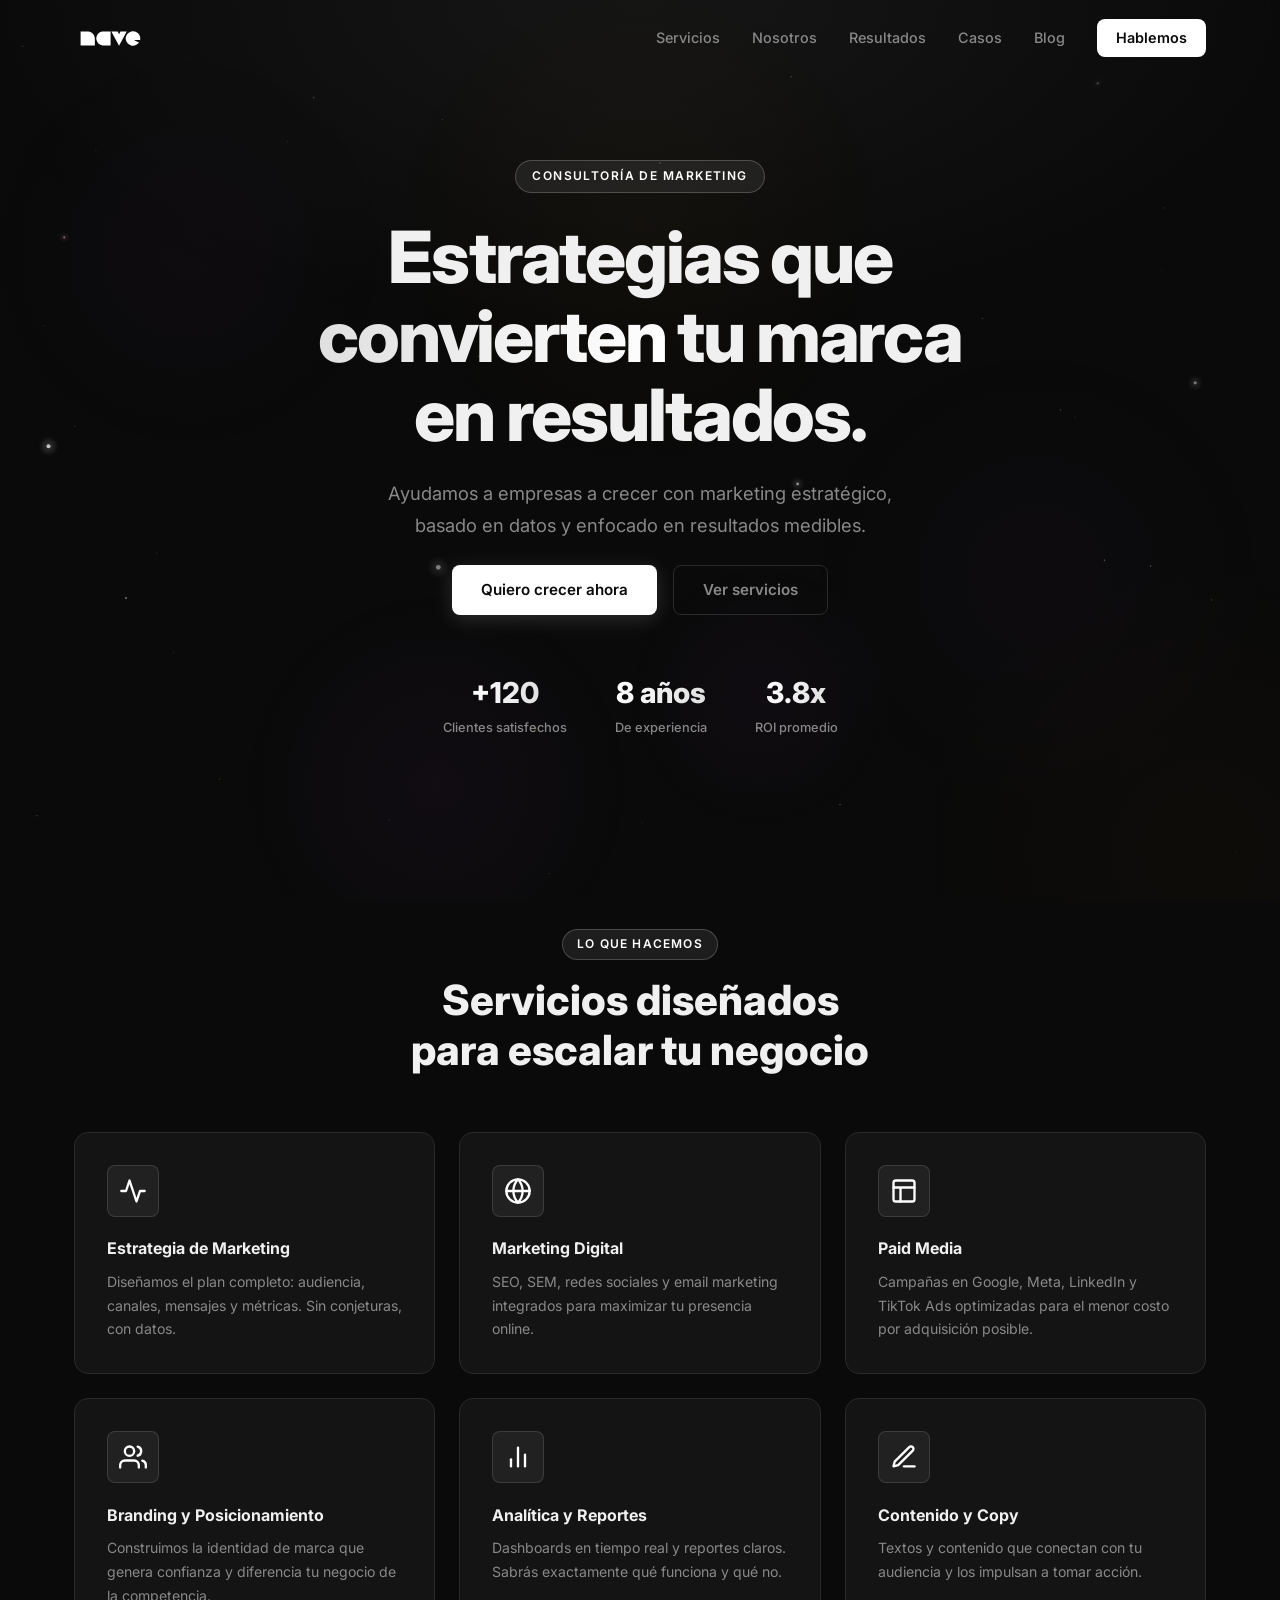
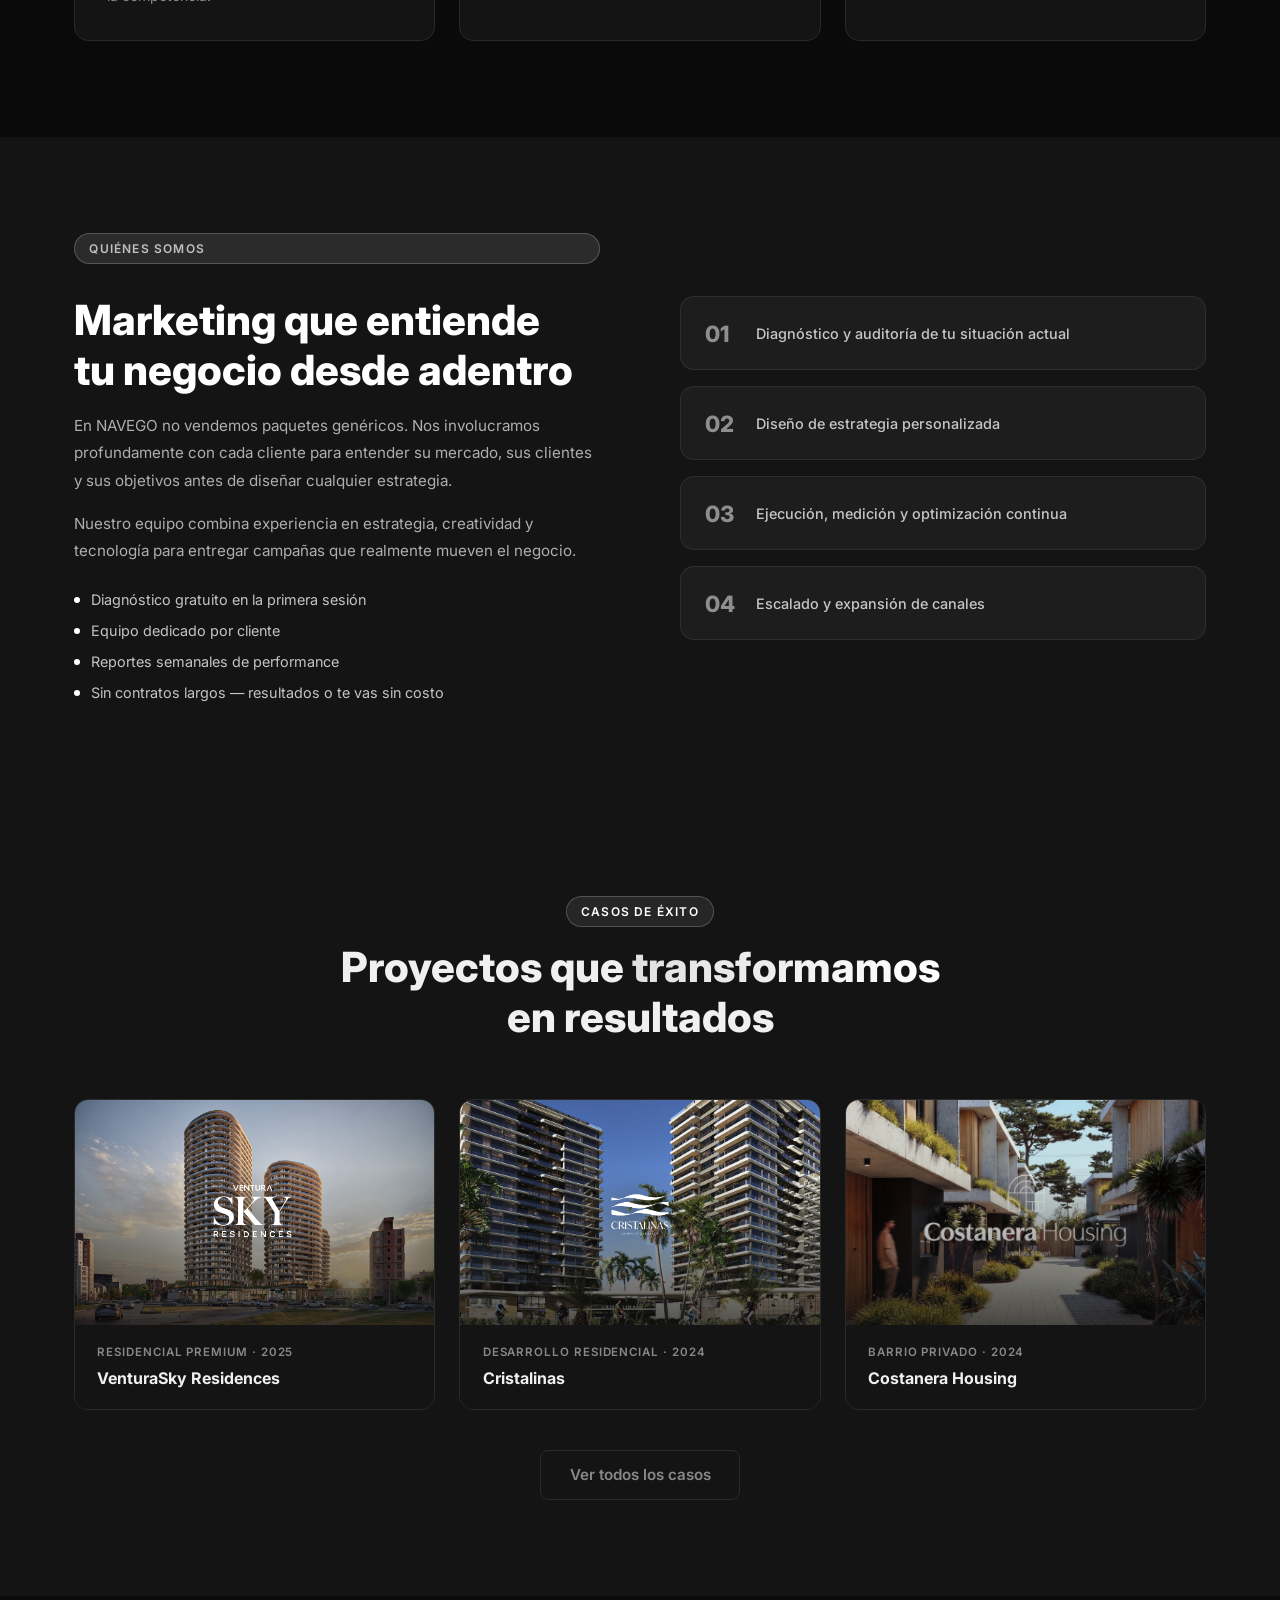
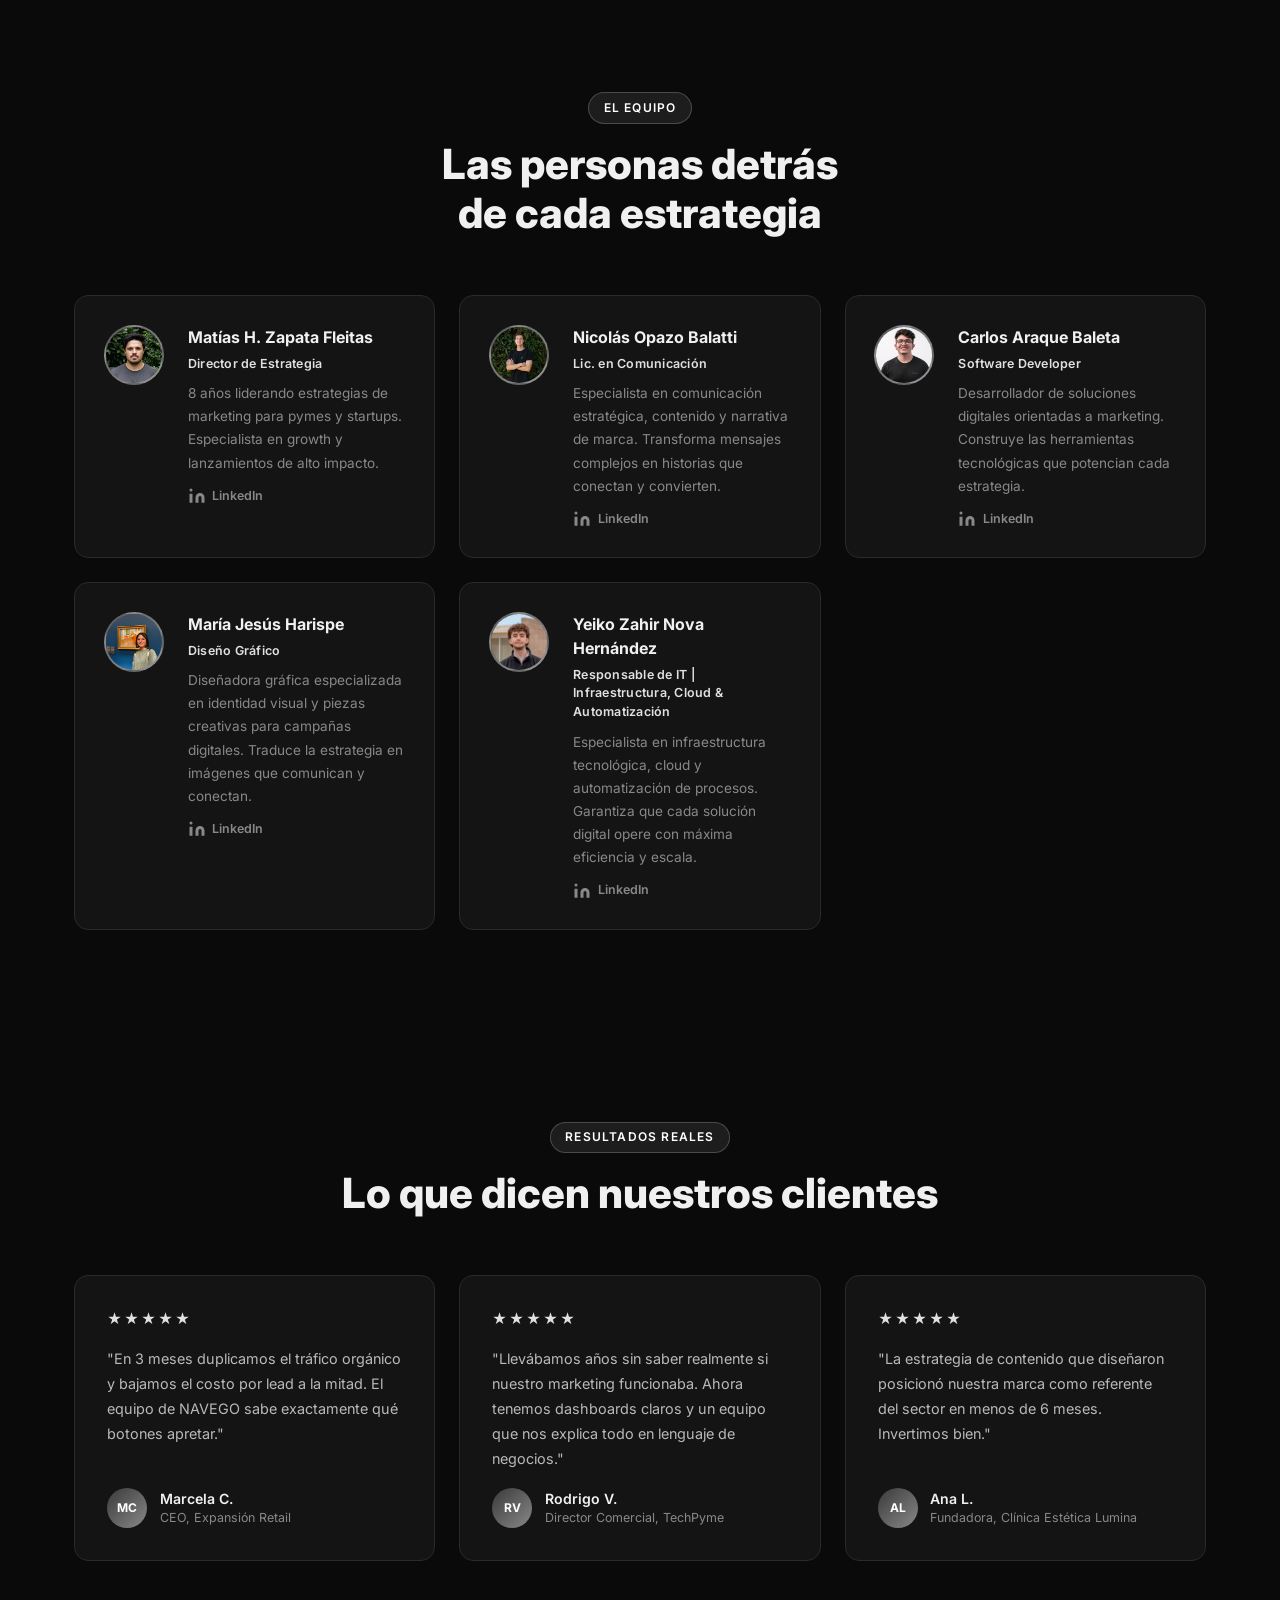
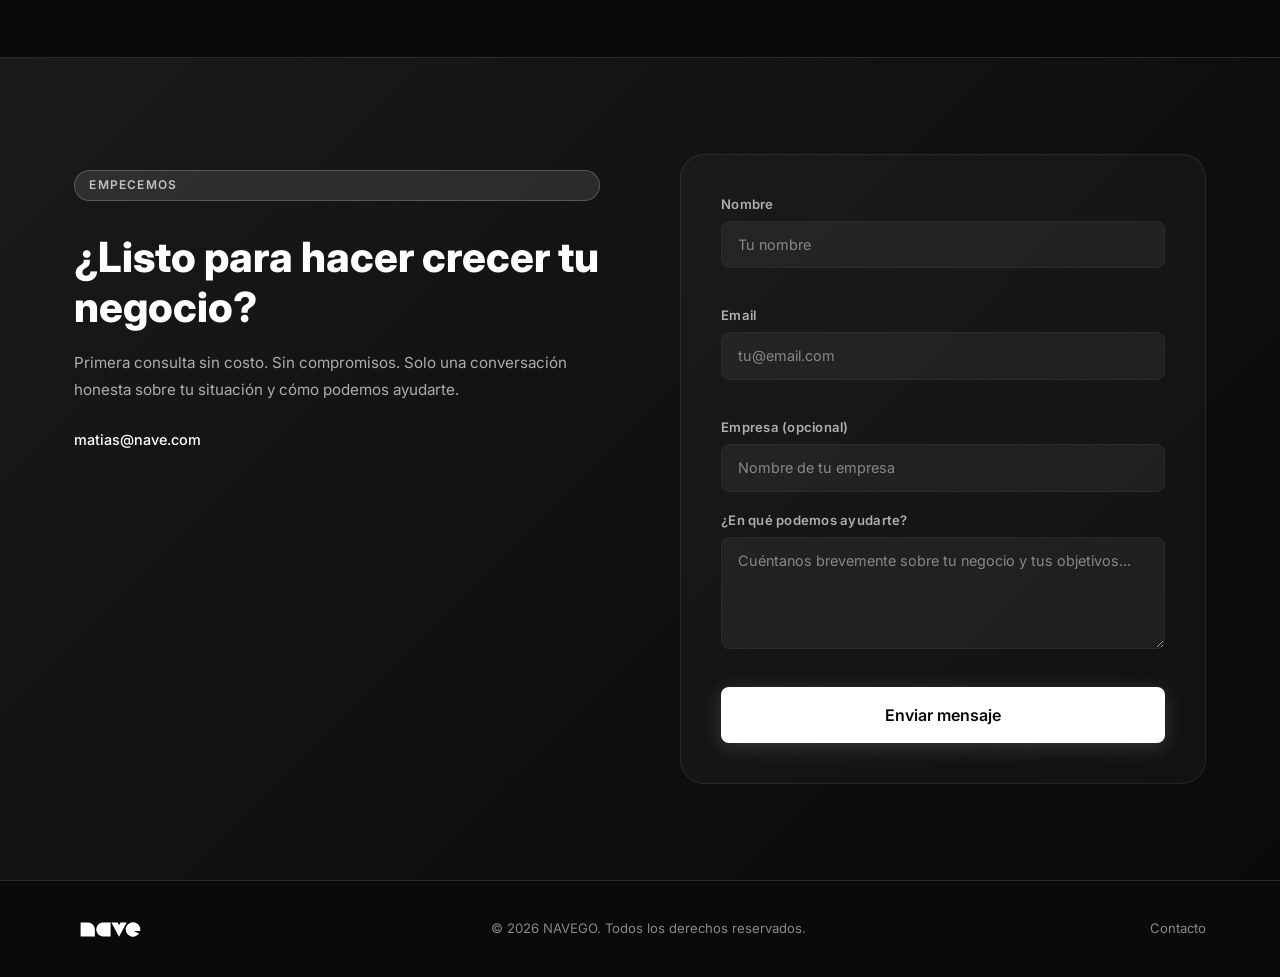
==== index.html @ 53c1b124 "Primer commit — sitio web NAVEGO" ====
<!DOCTYPE html>
<html lang="es">
<head>
  <meta charset="UTF-8" />
  <meta name="viewport" content="width=device-width, initial-scale=1.0" />
  <meta name="description" content="NAVEGO - Consultoría de Marketing. Estrategias que generan resultados reales para tu negocio." />
  <title>NAVEGO | Consultoría de Marketing</title>
  <link rel="preconnect" href="https://fonts.googleapis.com" />
  <link rel="preconnect" href="https://fonts.gstatic.com" crossorigin />
  <link href="https://fonts.googleapis.com/css2?family=Inter:wght@400;500;600;700;800&display=swap" rel="stylesheet" />
  <link rel="stylesheet" href="css/reset.css" />
  <link rel="stylesheet" href="css/styles.css" />
</head>
<body>

  <canvas id="circuitCanvas" aria-hidden="true"></canvas>

  <!-- HEADER -->
  <header class="header" id="header">
    <div class="container header__inner">
      <a href="#" class="logo"><img src="assets/images/nave.svg" alt="NAVEGO" /></a>
      <nav class="nav" id="nav">
        <a href="#servicios" class="nav__link">Servicios</a>
        <a href="#nosotros" class="nav__link">Nosotros</a>
        <a href="#resultados" class="nav__link">Resultados</a>
        <a href="casos.html" class="nav__link">Casos</a>
        <a href="blog.html" class="nav__link">Blog</a>
        <a href="#contacto" class="nav__link nav__link--cta">Hablemos</a>
      </nav>
      <button class="burger" id="burger" aria-label="Abrir menú">
        <span></span><span></span><span></span>
      </button>
    </div>
  </header>

  <main>

    <!-- HERO -->
    <section class="hero">
      <div class="container hero__inner">
        <div class="hero__badge">Consultoría de Marketing</div>
        <h1 class="hero__title">
          Estrategias que<br />
          <span class="highlight">convierten</span> tu marca<br />
          en resultados.
        </h1>
        <p class="hero__sub">
          Ayudamos a empresas a crecer con marketing estratégico, basado en datos y enfocado en resultados medibles.
        </p>
        <div class="hero__actions">
          <a href="#contacto" class="btn btn--primary">Quiero crecer ahora</a>
          <a href="#servicios" class="btn btn--ghost">Ver servicios</a>
        </div>
        <div class="hero__stats">
          <div class="stat">
            <span class="stat__num">+120</span>
            <span class="stat__label">Clientes satisfechos</span>
          </div>
          <div class="stat">
            <span class="stat__num">8 años</span>
            <span class="stat__label">De experiencia</span>
          </div>
          <div class="stat">
            <span class="stat__num">3.8x</span>
            <span class="stat__label">ROI promedio</span>
          </div>
        </div>
      </div>
      <div class="hero__gradient"></div>
    </section>

    <!-- SERVICIOS -->
    <section class="section" id="servicios">
      <div class="container">
        <div class="section__header">
          <span class="section__tag">Lo que hacemos</span>
          <h2 class="section__title">Servicios diseñados<br />para escalar tu negocio</h2>
        </div>
        <div class="services__grid">
          <div class="service-card">
            <div class="service-card__icon">
              <svg xmlns="http://www.w3.org/2000/svg" width="28" height="28" viewBox="0 0 24 24" fill="none" stroke="currentColor" stroke-width="2" stroke-linecap="round" stroke-linejoin="round"><polyline points="22 12 18 12 15 21 9 3 6 12 2 12"/></svg>
            </div>
            <h3 class="service-card__title">Estrategia de Marketing</h3>
            <p class="service-card__desc">Diseñamos el plan completo: audiencia, canales, mensajes y métricas. Sin conjeturas, con datos.</p>
          </div>
          <div class="service-card">
            <div class="service-card__icon">
              <svg xmlns="http://www.w3.org/2000/svg" width="28" height="28" viewBox="0 0 24 24" fill="none" stroke="currentColor" stroke-width="2" stroke-linecap="round" stroke-linejoin="round"><circle cx="12" cy="12" r="10"/><path d="M2 12h20M12 2a15.3 15.3 0 0 1 4 10 15.3 15.3 0 0 1-4 10 15.3 15.3 0 0 1-4-10 15.3 15.3 0 0 1 4-10z"/></svg>
            </div>
            <h3 class="service-card__title">Marketing Digital</h3>
            <p class="service-card__desc">SEO, SEM, redes sociales y email marketing integrados para maximizar tu presencia online.</p>
          </div>
          <div class="service-card">
            <div class="service-card__icon">
              <svg xmlns="http://www.w3.org/2000/svg" width="28" height="28" viewBox="0 0 24 24" fill="none" stroke="currentColor" stroke-width="2" stroke-linecap="round" stroke-linejoin="round"><rect x="3" y="3" width="18" height="18" rx="2"/><path d="M3 9h18M9 21V9"/></svg>
            </div>
            <h3 class="service-card__title">Paid Media</h3>
            <p class="service-card__desc">Campañas en Google, Meta, LinkedIn y TikTok Ads optimizadas para el menor costo por adquisición posible.</p>
          </div>
          <div class="service-card">
            <div class="service-card__icon">
              <svg xmlns="http://www.w3.org/2000/svg" width="28" height="28" viewBox="0 0 24 24" fill="none" stroke="currentColor" stroke-width="2" stroke-linecap="round" stroke-linejoin="round"><path d="M17 21v-2a4 4 0 0 0-4-4H5a4 4 0 0 0-4 4v2"/><circle cx="9" cy="7" r="4"/><path d="M23 21v-2a4 4 0 0 0-3-3.87"/><path d="M16 3.13a4 4 0 0 1 0 7.75"/></svg>
            </div>
            <h3 class="service-card__title">Branding y Posicionamiento</h3>
            <p class="service-card__desc">Construimos la identidad de marca que genera confianza y diferencia tu negocio de la competencia.</p>
          </div>
          <div class="service-card">
            <div class="service-card__icon">
              <svg xmlns="http://www.w3.org/2000/svg" width="28" height="28" viewBox="0 0 24 24" fill="none" stroke="currentColor" stroke-width="2" stroke-linecap="round" stroke-linejoin="round"><line x1="18" y1="20" x2="18" y2="10"/><line x1="12" y1="20" x2="12" y2="4"/><line x1="6" y1="20" x2="6" y2="14"/></svg>
            </div>
            <h3 class="service-card__title">Analítica y Reportes</h3>
            <p class="service-card__desc">Dashboards en tiempo real y reportes claros. Sabrás exactamente qué funciona y qué no.</p>
          </div>
          <div class="service-card">
            <div class="service-card__icon">
              <svg xmlns="http://www.w3.org/2000/svg" width="28" height="28" viewBox="0 0 24 24" fill="none" stroke="currentColor" stroke-width="2" stroke-linecap="round" stroke-linejoin="round"><path d="M12 20h9"/><path d="M16.5 3.5a2.121 2.121 0 0 1 3 3L7 19l-4 1 1-4L16.5 3.5z"/></svg>
            </div>
            <h3 class="service-card__title">Contenido y Copy</h3>
            <p class="service-card__desc">Textos y contenido que conectan con tu audiencia y los impulsan a tomar acción.</p>
          </div>
        </div>
      </div>
    </section>

    <!-- NOSOTROS -->
    <section class="section section--dark" id="nosotros">
      <div class="container about__inner">
        <div class="about__content">
          <span class="section__tag section__tag--light">Quiénes somos</span>
          <h2 class="section__title section__title--light">Marketing que entiende<br />tu negocio desde adentro</h2>
          <p class="about__text">
            En NAVEGO no vendemos paquetes genéricos. Nos involucramos profundamente con cada cliente para entender su mercado, sus clientes y sus objetivos antes de diseñar cualquier estrategia.
          </p>
          <p class="about__text">
            Nuestro equipo combina experiencia en estrategia, creatividad y tecnología para entregar campañas que realmente mueven el negocio.
          </p>
          <ul class="about__list">
            <li>Diagnóstico gratuito en la primera sesión</li>
            <li>Equipo dedicado por cliente</li>
            <li>Reportes semanales de performance</li>
            <li>Sin contratos largos — resultados o te vas sin costo</li>
          </ul>
        </div>
        <div class="about__visual">
          <div class="about__card">
            <div class="about__card-num">01</div>
            <div class="about__card-text">Diagnóstico y auditoría de tu situación actual</div>
          </div>
          <div class="about__card">
            <div class="about__card-num">02</div>
            <div class="about__card-text">Diseño de estrategia personalizada</div>
          </div>
          <div class="about__card">
            <div class="about__card-num">03</div>
            <div class="about__card-text">Ejecución, medición y optimización continua</div>
          </div>
          <div class="about__card">
            <div class="about__card-num">04</div>
            <div class="about__card-text">Escalado y expansión de canales</div>
          </div>
        </div>
      </div>
    </section>

    <!-- CASOS PREVIEW -->
    <section class="section section--dark" id="casos-preview">
      <div class="container">
        <div class="section__header">
          <span class="section__tag">Casos de éxito</span>
          <h2 class="section__title">Proyectos que <span class="highlight">transformamos</span><br />en resultados</h2>
        </div>
        <div class="casos-preview__grid">

          <a href="casos/venturaskyresidences.html" class="caso-preview-card">
            <div class="caso-preview-card__img-wrap">
              <img src="casos/sky-img.png" alt="VenturaSky Residences" class="caso-preview-card__img" />
              <div class="caso-preview-card__overlay"></div>
              <img src="casos/sky-logo.png" alt="Logo VenturaSky" class="caso-preview-card__logo" />
              <div class="caso-preview-card__hover">
                <span class="caso-preview-card__stat">78% unidades en preventa</span>
                <span class="caso-preview-card__cta">Ver caso completo →</span>
              </div>
            </div>
            <div class="caso-preview-card__info">
              <span class="caso-preview-card__tag">Residencial Premium · 2025</span>
              <h3 class="caso-preview-card__title">VenturaSky Residences</h3>
            </div>
          </a>

          <a href="casos/cristalinas.html" class="caso-preview-card">
            <div class="caso-preview-card__img-wrap">
              <img src="casos/cristalinas-img.png" alt="Cristalinas" class="caso-preview-card__img" />
              <div class="caso-preview-card__overlay"></div>
              <img src="casos/cristalinas-logo.png" alt="Logo Cristalinas" class="caso-preview-card__logo" />
              <div class="caso-preview-card__hover">
                <span class="caso-preview-card__stat">–62% costo por lead</span>
                <span class="caso-preview-card__cta">Ver caso completo →</span>
              </div>
            </div>
            <div class="caso-preview-card__info">
              <span class="caso-preview-card__tag">Desarrollo Residencial · 2024</span>
              <h3 class="caso-preview-card__title">Cristalinas</h3>
            </div>
          </a>

          <a href="casos/costanera-housing.html" class="caso-preview-card">
            <div class="caso-preview-card__img-wrap">
              <img src="casos/costanera-housing-img.png" alt="Costanera Housing" class="caso-preview-card__img" />
              <div class="caso-preview-card__overlay"></div>
              <div class="caso-preview-card__hover">
                <span class="caso-preview-card__stat">5x ROI de campaña</span>
                <span class="caso-preview-card__cta">Ver caso completo →</span>
              </div>
            </div>
            <div class="caso-preview-card__info">
              <span class="caso-preview-card__tag">Barrio Privado · 2024</span>
              <h3 class="caso-preview-card__title">Costanera Housing</h3>
            </div>
          </a>

        </div>
        <div class="casos-preview__footer">
          <a href="casos.html" class="btn btn--ghost">Ver todos los casos</a>
        </div>
      </div>
    </section>

    <!-- EQUIPO -->
    <section class="section" id="equipo">
      <div class="container">
        <div class="section__header">
          <span class="section__tag">El equipo</span>
          <h2 class="section__title">Las personas detrás<br />de cada estrategia</h2>
        </div>
        <div class="team__grid">

          <div class="team-card">
            <div class="team-card__avatar-wrap">
              <div class="team-card__avatar">
                <img src="assets/images/matias-image.jpg" alt="Matías Zapata" />
              </div>
            </div>
            <div class="team-card__info">
              <h3 class="team-card__name">Matías H. Zapata Fleitas</h3>
              <span class="team-card__role">Director de Estrategia</span>
              <p class="team-card__bio">8 años liderando estrategias de marketing para pymes y startups. Especialista en growth y lanzamientos de alto impacto.</p>
              <a href="https://www.linkedin.com/in/matiaszapata-digital-marketing/" target="_blank" rel="noopener" class="team-card__linkedin" aria-label="LinkedIn">
                <svg xmlns="http://www.w3.org/2000/svg" width="18" height="18" viewBox="0 0 24 24" fill="currentColor"><path d="M16 8a6 6 0 0 1 6 6v7h-4v-7a2 2 0 0 0-2-2 2 2 0 0 0-2 2v7h-4v-7a6 6 0 0 1 6-6z"/><rect x="2" y="9" width="4" height="12"/><circle cx="4" cy="4" r="2"/></svg>
                LinkedIn
              </a>
            </div>
          </div>

          <div class="team-card">
            <div class="team-card__avatar-wrap">
              <div class="team-card__avatar">
                <img src="assets/images/nicolas-image.jpg" alt="Nicolás Opazo Balatti" />
              </div>
            </div>
            <div class="team-card__info">
              <h3 class="team-card__name">Nicolás Opazo Balatti</h3>
              <span class="team-card__role">Lic. en Comunicación</span>
              <p class="team-card__bio">Especialista en comunicación estratégica, contenido y narrativa de marca. Transforma mensajes complejos en historias que conectan y convierten.</p>
              <a href="https://www.linkedin.com/in/nicolás-opazo-balatti/" target="_blank" rel="noopener" class="team-card__linkedin" aria-label="LinkedIn">
                <svg xmlns="http://www.w3.org/2000/svg" width="18" height="18" viewBox="0 0 24 24" fill="currentColor"><path d="M16 8a6 6 0 0 1 6 6v7h-4v-7a2 2 0 0 0-2-2 2 2 0 0 0-2 2v7h-4v-7a6 6 0 0 1 6-6z"/><rect x="2" y="9" width="4" height="12"/><circle cx="4" cy="4" r="2"/></svg>
                LinkedIn
              </a>
            </div>
          </div>

          <div class="team-card">
            <div class="team-card__avatar-wrap">
              <div class="team-card__avatar">
                <img src="assets/images/alan-images.jpg" alt="Carlos Araque Baleta" />
              </div>
            </div>
            <div class="team-card__info">
              <h3 class="team-card__name">Carlos Araque Baleta</h3>
              <span class="team-card__role">Software Developer</span>
              <p class="team-card__bio">Desarrollador de soluciones digitales orientadas a marketing. Construye las herramientas tecnológicas que potencian cada estrategia.</p>
              <a href="https://www.linkedin.com/in/carlos-araque-baleta/" target="_blank" rel="noopener" class="team-card__linkedin" aria-label="LinkedIn">
                <svg xmlns="http://www.w3.org/2000/svg" width="18" height="18" viewBox="0 0 24 24" fill="currentColor"><path d="M16 8a6 6 0 0 1 6 6v7h-4v-7a2 2 0 0 0-2-2 2 2 0 0 0-2 2v7h-4v-7a6 6 0 0 1 6-6z"/><rect x="2" y="9" width="4" height="12"/><circle cx="4" cy="4" r="2"/></svg>
                LinkedIn
              </a>
            </div>
          </div>

          <div class="team-card">
            <div class="team-card__avatar-wrap">
              <div class="team-card__avatar">
                <img src="assets/images/make-images.jpg" alt="María Jesús Harispe" />
              </div>
            </div>
            <div class="team-card__info">
              <h3 class="team-card__name">María Jesús Harispe</h3>
              <span class="team-card__role">Diseño Gráfico</span>
              <p class="team-card__bio">Diseñadora gráfica especializada en identidad visual y piezas creativas para campañas digitales. Traduce la estrategia en imágenes que comunican y conectan.</p>
              <a href="https://www.linkedin.com/in/mariaharispe/" target="_blank" rel="noopener" class="team-card__linkedin" aria-label="LinkedIn">
                <svg xmlns="http://www.w3.org/2000/svg" width="18" height="18" viewBox="0 0 24 24" fill="currentColor"><path d="M16 8a6 6 0 0 1 6 6v7h-4v-7a2 2 0 0 0-2-2 2 2 0 0 0-2 2v7h-4v-7a6 6 0 0 1 6-6z"/><rect x="2" y="9" width="4" height="12"/><circle cx="4" cy="4" r="2"/></svg>
                LinkedIn
              </a>
            </div>
          </div>

          <div class="team-card">
            <div class="team-card__avatar-wrap">
              <div class="team-card__avatar">
                <img src="assets/images/yeiko-images.png" alt="Yeiko Zahir Nova Hernández" />
              </div>
            </div>
            <div class="team-card__info">
              <h3 class="team-card__name">Yeiko Zahir Nova Hernández</h3>
              <span class="team-card__role">Responsable de IT | Infraestructura, Cloud &amp; Automatización</span>
              <p class="team-card__bio">Especialista en infraestructura tecnológica, cloud y automatización de procesos. Garantiza que cada solución digital opere con máxima eficiencia y escala.</p>
              <a href="https://www.linkedin.com/in/yeiko-zahir-nova-hern%C3%A1ndez-090148264/" target="_blank" rel="noopener" class="team-card__linkedin" aria-label="LinkedIn">
                <svg xmlns="http://www.w3.org/2000/svg" width="18" height="18" viewBox="0 0 24 24" fill="currentColor"><path d="M16 8a6 6 0 0 1 6 6v7h-4v-7a2 2 0 0 0-2-2 2 2 0 0 0-2 2v7h-4v-7a6 6 0 0 1 6-6z"/><rect x="2" y="9" width="4" height="12"/><circle cx="4" cy="4" r="2"/></svg>
                LinkedIn
              </a>
            </div>
          </div>

        </div>
      </div>
    </section>

    <!-- RESULTADOS / TESTIMONIOS -->
    <section class="section" id="resultados">
      <div class="container">
        <div class="section__header">
          <span class="section__tag">Resultados reales</span>
          <h2 class="section__title">Lo que dicen nuestros clientes</h2>
        </div>
        <div class="testimonials__grid">
          <div class="testimonial-card">
            <div class="testimonial-card__stars">&#9733;&#9733;&#9733;&#9733;&#9733;</div>
            <p class="testimonial-card__text">"En 3 meses duplicamos el tráfico orgánico y bajamos el costo por lead a la mitad. El equipo de NAVEGO sabe exactamente qué botones apretar."</p>
            <div class="testimonial-card__author">
              <div class="testimonial-card__avatar">MC</div>
              <div>
                <div class="testimonial-card__name">Marcela C.</div>
                <div class="testimonial-card__role">CEO, Expansión Retail</div>
              </div>
            </div>
          </div>
          <div class="testimonial-card">
            <div class="testimonial-card__stars">&#9733;&#9733;&#9733;&#9733;&#9733;</div>
            <p class="testimonial-card__text">"Llevábamos años sin saber realmente si nuestro marketing funcionaba. Ahora tenemos dashboards claros y un equipo que nos explica todo en lenguaje de negocios."</p>
            <div class="testimonial-card__author">
              <div class="testimonial-card__avatar">RV</div>
              <div>
                <div class="testimonial-card__name">Rodrigo V.</div>
                <div class="testimonial-card__role">Director Comercial, TechPyme</div>
              </div>
            </div>
          </div>
          <div class="testimonial-card">
            <div class="testimonial-card__stars">&#9733;&#9733;&#9733;&#9733;&#9733;</div>
            <p class="testimonial-card__text">"La estrategia de contenido que diseñaron posicionó nuestra marca como referente del sector en menos de 6 meses. Invertimos bien."</p>
            <div class="testimonial-card__author">
              <div class="testimonial-card__avatar">AL</div>
              <div>
                <div class="testimonial-card__name">Ana L.</div>
                <div class="testimonial-card__role">Fundadora, Clínica Estética Lumina</div>
              </div>
            </div>
          </div>
        </div>
      </div>
    </section>

    <!-- CONTACTO -->
    <section class="section section--accent" id="contacto">
      <div class="container contact__inner">
        <div class="contact__info">
          <span class="section__tag section__tag--light">Empecemos</span>
          <h2 class="section__title section__title--light">¿Listo para hacer crecer tu negocio?</h2>
          <p class="contact__sub">Primera consulta sin costo. Sin compromisos. Solo una conversación honesta sobre tu situación y cómo podemos ayudarte.</p>
          <div class="contact__details">
            <a href="mailto:matias@nave.com" class="contact__link">matias@nave.com</a>
          </div>
        </div>
        <form class="contact__form" id="contactForm" novalidate>
          <div class="form-group">
            <label for="name">Nombre</label>
            <input type="text" id="name" name="name" placeholder="Tu nombre" required />
            <span class="form-error" id="nameError"></span>
          </div>
          <div class="form-group">
            <label for="email">Email</label>
            <input type="email" id="email" name="email" placeholder="tu@email.com" required />
            <span class="form-error" id="emailError"></span>
          </div>
          <div class="form-group">
            <label for="company">Empresa (opcional)</label>
            <input type="text" id="company" name="company" placeholder="Nombre de tu empresa" />
          </div>
          <div class="form-group">
            <label for="message">¿En qué podemos ayudarte?</label>
            <textarea id="message" name="message" rows="4" placeholder="Cuéntanos brevemente sobre tu negocio y tus objetivos..." required></textarea>
            <span class="form-error" id="messageError"></span>
          </div>
          <button type="submit" class="btn btn--submit" id="submitBtn">Enviar mensaje</button>
          <p class="form-success" id="formSuccess">Mensaje enviado. Te contactamos en menos de 24 horas.</p>
        </form>
      </div>
    </section>

  </main>

  <!-- FOOTER -->
  <footer class="footer">
    <div class="container footer__inner">
      <span class="logo"><img src="assets/images/nave.svg" alt="NAVEGO" /></span>
      <p class="footer__copy">&copy; 2026 NAVEGO. Todos los derechos reservados.</p>
      <div class="footer__links">
        <a href="mailto:matias@nave.com">Contacto</a>
      </div>
    </div>
  </footer>

  <script src="js/circuit.js"></script>
  <script src="js/main.js"></script>
</body>
</html>
---- css/styles.css ----
/* ============================================================
   VARIABLES
   ============================================================ */
:root {
  --color-bg:        #0a0a0a;
  --color-surface:   #141414;
  --color-surface2:  #1c1c1c;
  --color-border:    #2a2a2a;
  --color-accent:    #e0e0e0;
  --color-accent2:   #ffffff;
  --color-text:      #f0f0f0;
  --color-muted:     #888888;
  --color-white:     #ffffff;

  --font-base: 'Inter', system-ui, sans-serif;

  --radius-sm: 8px;
  --radius-md: 14px;
  --radius-lg: 24px;

  --shadow-card: 0 4px 24px rgba(255, 255, 255, 0.04);
  --shadow-hover: 0 8px 40px rgba(255, 255, 255, 0.10);

  --transition: 0.22s ease;
}

/* ============================================================
   BASE
   ============================================================ */
body {
  font-family: var(--font-base);
  background-color: var(--color-bg);
  color: var(--color-text);
  font-size: 1rem;
}

.container {
  max-width: 1180px;
  margin: 0 auto;
  padding: 0 1.5rem;
}

.section {
  padding: 6rem 0;
}

.section--dark {
  background-color: var(--color-surface);
}

.section--accent {
  background: linear-gradient(135deg, #1a1a1a 0%, #0f0f0f 60%, var(--color-bg) 100%);
  border-top: 1px solid var(--color-border);
}

/* ============================================================
   TYPOGRAPHY
   ============================================================ */
.section__header {
  text-align: center;
  margin-bottom: 3.5rem;
}

.section__tag {
  display: inline-block;
  background: rgba(255, 255, 255, 0.08);
  color: var(--color-accent2);
  font-size: 0.75rem;
  font-weight: 600;
  letter-spacing: 0.1em;
  text-transform: uppercase;
  padding: 0.35rem 0.9rem;
  border-radius: 999px;
  margin-bottom: 1rem;
  border: 1px solid rgba(255, 255, 255, 0.2);
}

.section__tag--light {
  background: rgba(255, 255, 255, 0.1);
  color: rgba(255, 255, 255, 0.7);
  border-color: rgba(255, 255, 255, 0.2);
}

.section__title {
  font-size: clamp(1.8rem, 4vw, 2.6rem);
  font-weight: 800;
  line-height: 1.2;
  color: var(--color-text);
}

.section__title--light {
  color: var(--color-white);
}

.highlight {
  background: linear-gradient(90deg, var(--color-accent), var(--color-accent2));
  -webkit-background-clip: text;
  -webkit-text-fill-color: transparent;
  background-clip: text;
}

/* ============================================================
   CIRCUIT CANVAS
   ============================================================ */
#circuitCanvas {
  position: fixed;
  top: 0;
  left: 0;
  width: 100%;
  height: 100%;
  z-index: 0;
  pointer-events: none;
}

.header, main, .footer {
  position: relative;
  z-index: 1;
}

/* ============================================================
   HEADER
   ============================================================ */
.header {
  position: fixed;
  top: 0;
  left: 0;
  width: 100%;
  z-index: 100;
  padding: 1.2rem 0;
  transition: background var(--transition), box-shadow var(--transition);
}

.header.scrolled {
  background: rgba(10, 10, 10, 0.92);
  backdrop-filter: blur(14px);
  box-shadow: 0 1px 0 var(--color-border);
}

.header__inner {
  display: flex;
  align-items: center;
  justify-content: space-between;
}

.logo {
  display: inline-flex;
  align-items: center;
}

.logo img {
  height: 32px;
  width: auto;
  filter: brightness(0) invert(1);
}

.nav {
  display: flex;
  align-items: center;
  gap: 2rem;
}

.nav__link {
  font-size: 0.9rem;
  font-weight: 500;
  color: var(--color-muted);
  transition: color var(--transition);
}

.nav__link:hover {
  color: var(--color-text);
}

.nav__link--cta {
  background: var(--color-white);
  color: #0a0a0a;
  padding: 0.5rem 1.2rem;
  border-radius: var(--radius-sm);
  font-weight: 600;
  transition: background var(--transition), transform var(--transition);
}

.nav__link--cta:hover {
  background: var(--color-accent);
  color: #0a0a0a;
  transform: translateY(-1px);
}

.burger {
  display: none;
  flex-direction: column;
  gap: 5px;
  padding: 4px;
}

.burger span {
  display: block;
  width: 24px;
  height: 2px;
  background: var(--color-text);
  border-radius: 2px;
  transition: transform var(--transition), opacity var(--transition);
}

.burger.open span:nth-child(1) { transform: translateY(7px) rotate(45deg); }
.burger.open span:nth-child(2) { opacity: 0; }
.burger.open span:nth-child(3) { transform: translateY(-7px) rotate(-45deg); }

/* ============================================================
   BUTTONS
   ============================================================ */
.btn {
  display: inline-flex;
  align-items: center;
  justify-content: center;
  padding: 0.8rem 1.8rem;
  border-radius: var(--radius-sm);
  font-size: 0.95rem;
  font-weight: 600;
  transition: transform var(--transition), box-shadow var(--transition), background var(--transition);
}

.btn--primary {
  background: var(--color-white);
  color: #0a0a0a;
  box-shadow: 0 4px 20px rgba(255, 255, 255, 0.15);
}

.btn--primary:hover {
  background: var(--color-accent);
  transform: translateY(-2px);
  box-shadow: 0 8px 30px rgba(255, 255, 255, 0.25);
}

.btn--ghost {
  color: var(--color-muted);
  border: 1px solid var(--color-border);
}

.btn--ghost:hover {
  color: var(--color-text);
  border-color: var(--color-accent);
  transform: translateY(-2px);
}

.btn--submit {
  width: 100%;
  background: var(--color-white);
  color: #0a0a0a;
  padding: 1rem;
  font-size: 1rem;
  border-radius: var(--radius-sm);
  box-shadow: 0 4px 20px rgba(255, 255, 255, 0.15);
  transition: background var(--transition), transform var(--transition);
}

.btn--submit:hover {
  background: var(--color-accent);
  transform: translateY(-2px);
}

.btn--submit:disabled {
  opacity: 0.6;
  cursor: not-allowed;
  transform: none;
}

/* ============================================================
   HERO
   ============================================================ */
.hero {
  position: relative;
  padding: 10rem 0 6rem;
  overflow: hidden;
}

.hero__gradient {
  position: absolute;
  inset: 0;
  background: radial-gradient(ellipse 80% 60% at 50% 0%, rgba(255, 255, 255, 0.05) 0%, transparent 70%);
  pointer-events: none;
  z-index: 0;
}

.hero__inner {
  position: relative;
  z-index: 1;
  display: flex;
  flex-direction: column;
  align-items: center;
  text-align: center;
  gap: 1.5rem;
}

.hero__badge {
  display: inline-block;
  font-size: 0.75rem;
  font-weight: 600;
  letter-spacing: 0.12em;
  text-transform: uppercase;
  color: var(--color-accent2);
  background: rgba(255, 255, 255, 0.07);
  border: 1px solid rgba(255, 255, 255, 0.2);
  padding: 0.4rem 1rem;
  border-radius: 999px;
}

.hero__title {
  font-size: clamp(2.4rem, 7vw, 4.5rem);
  font-weight: 800;
  line-height: 1.1;
  letter-spacing: -0.03em;
}

.hero__sub {
  font-size: 1.15rem;
  color: var(--color-muted);
  max-width: 560px;
  line-height: 1.7;
}

.hero__actions {
  display: flex;
  gap: 1rem;
  flex-wrap: wrap;
  justify-content: center;
}

.hero__stats {
  display: flex;
  gap: 3rem;
  margin-top: 2rem;
  flex-wrap: wrap;
  justify-content: center;
}

.stat {
  display: flex;
  flex-direction: column;
  align-items: center;
  gap: 0.2rem;
}

.stat__num {
  font-size: 1.8rem;
  font-weight: 800;
  background: linear-gradient(90deg, var(--color-white), var(--color-accent));
  -webkit-background-clip: text;
  -webkit-text-fill-color: transparent;
  background-clip: text;
}

.stat__label {
  font-size: 0.8rem;
  color: var(--color-muted);
  font-weight: 500;
}

/* ============================================================
   SERVICES
   ============================================================ */
.services__grid {
  display: grid;
  grid-template-columns: repeat(3, 1fr);
  gap: 1.5rem;
}

.service-card {
  background: var(--color-surface);
  border: 1px solid var(--color-border);
  border-radius: var(--radius-md);
  padding: 2rem;
  transition: border-color var(--transition), transform var(--transition), box-shadow var(--transition);
}

.service-card:hover {
  border-color: var(--color-accent);
  transform: translateY(-4px);
  box-shadow: var(--shadow-hover);
}

.service-card__icon {
  display: flex;
  align-items: center;
  justify-content: center;
  width: 52px;
  height: 52px;
  background: rgba(255, 255, 255, 0.06);
  border-radius: var(--radius-sm);
  color: var(--color-accent2);
  margin-bottom: 1.2rem;
  border: 1px solid rgba(255, 255, 255, 0.12);
}

.service-card__title {
  font-size: 1rem;
  font-weight: 700;
  margin-bottom: 0.6rem;
  color: var(--color-text);
}

.service-card__desc {
  font-size: 0.88rem;
  color: var(--color-muted);
  line-height: 1.7;
}

/* ============================================================
   ABOUT
   ============================================================ */
.about__inner {
  display: grid;
  grid-template-columns: 1fr 1fr;
  gap: 5rem;
  align-items: center;
}

.about__content {
  display: flex;
  flex-direction: column;
  gap: 1rem;
}

.about__text {
  color: rgba(240, 240, 240, 0.7);
  line-height: 1.8;
  font-size: 0.95rem;
}

.about__list {
  display: flex;
  flex-direction: column;
  gap: 0.6rem;
  margin-top: 0.5rem;
}

.about__list li {
  display: flex;
  align-items: center;
  gap: 0.7rem;
  font-size: 0.9rem;
  color: rgba(240, 240, 240, 0.8);
}

.about__list li::before {
  content: '';
  display: block;
  width: 6px;
  height: 6px;
  border-radius: 50%;
  background: var(--color-accent2);
  flex-shrink: 0;
}

.about__visual {
  display: flex;
  flex-direction: column;
  gap: 1rem;
}

.about__card {
  display: flex;
  align-items: center;
  gap: 1.2rem;
  background: rgba(255, 255, 255, 0.04);
  border: 1px solid rgba(255, 255, 255, 0.08);
  border-radius: var(--radius-md);
  padding: 1.2rem 1.5rem;
  transition: border-color var(--transition);
}

.about__card:hover {
  border-color: rgba(255, 255, 255, 0.3);
}

.about__card-num {
  font-size: 1.4rem;
  font-weight: 800;
  color: var(--color-accent2);
  opacity: 0.5;
  min-width: 2rem;
}

.about__card-text {
  font-size: 0.9rem;
  color: rgba(240, 240, 240, 0.8);
  font-weight: 500;
}

/* ============================================================
   TESTIMONIALS
   ============================================================ */
.testimonials__grid {
  display: grid;
  grid-template-columns: repeat(3, 1fr);
  gap: 1.5rem;
}

.testimonial-card {
  background: var(--color-surface);
  border: 1px solid var(--color-border);
  border-radius: var(--radius-md);
  padding: 2rem;
  display: flex;
  flex-direction: column;
  gap: 1rem;
  transition: border-color var(--transition), transform var(--transition);
}

.testimonial-card:hover {
  border-color: var(--color-accent);
  transform: translateY(-4px);
}

.testimonial-card__stars {
  color: #e0e0e0;
  font-size: 0.9rem;
  letter-spacing: 2px;
}

.testimonial-card__text {
  font-size: 0.9rem;
  color: rgba(240, 240, 240, 0.75);
  line-height: 1.75;
  flex: 1;
}

.testimonial-card__author {
  display: flex;
  align-items: center;
  gap: 0.8rem;
}

.testimonial-card__avatar {
  width: 40px;
  height: 40px;
  border-radius: 50%;
  background: linear-gradient(135deg, #3a3a3a, #888888);
  display: flex;
  align-items: center;
  justify-content: center;
  font-size: 0.75rem;
  font-weight: 700;
  color: white;
  flex-shrink: 0;
}

.testimonial-card__name {
  font-size: 0.88rem;
  font-weight: 600;
}

.testimonial-card__role {
  font-size: 0.78rem;
  color: var(--color-muted);
}

/* ============================================================
   CONTACT
   ============================================================ */
.contact__inner {
  display: grid;
  grid-template-columns: 1fr 1fr;
  gap: 5rem;
  align-items: start;
}

.contact__info {
  display: flex;
  flex-direction: column;
  gap: 1rem;
  padding-top: 1rem;
}

.contact__sub {
  font-size: 0.95rem;
  color: rgba(255, 255, 255, 0.65);
  line-height: 1.8;
}

.contact__details {
  margin-top: 0.5rem;
}

.contact__link {
  font-size: 0.9rem;
  color: var(--color-accent2);
  font-weight: 500;
  transition: color var(--transition);
}

.contact__link:hover {
  color: var(--color-accent);
}

.contact__form {
  display: flex;
  flex-direction: column;
  gap: 1.2rem;
  background: rgba(255, 255, 255, 0.03);
  border: 1px solid rgba(255, 255, 255, 0.08);
  border-radius: var(--radius-lg);
  padding: 2.5rem;
}

.form-group {
  display: flex;
  flex-direction: column;
  gap: 0.4rem;
}

.form-group label {
  font-size: 0.82rem;
  font-weight: 600;
  color: rgba(240, 240, 240, 0.7);
  letter-spacing: 0.02em;
}

.form-group input,
.form-group textarea {
  background: rgba(255, 255, 255, 0.05);
  border: 1px solid var(--color-border);
  border-radius: var(--radius-sm);
  padding: 0.75rem 1rem;
  color: var(--color-text);
  font-size: 0.9rem;
  transition: border-color var(--transition);
  resize: vertical;
}

.form-group input::placeholder,
.form-group textarea::placeholder {
  color: var(--color-muted);
}

.form-group input:focus,
.form-group textarea:focus {
  outline: none;
  border-color: var(--color-accent);
}

.form-group input.error,
.form-group textarea.error {
  border-color: #f87171;
}

.form-error {
  font-size: 0.78rem;
  color: #f87171;
  min-height: 1em;
}

.form-success {
  display: none;
  text-align: center;
  font-size: 0.9rem;
  color: #e0e0e0;
  font-weight: 500;
  padding: 0.5rem;
}

.form-success.visible {
  display: block;
}

/* ============================================================
   FOOTER
   ============================================================ */
.footer {
  border-top: 1px solid var(--color-border);
  padding: 2rem 0;
}

.footer__inner {
  display: flex;
  align-items: center;
  justify-content: space-between;
  flex-wrap: wrap;
  gap: 1rem;
}

.footer__copy {
  font-size: 0.82rem;
  color: var(--color-muted);
}

.footer__links {
  display: flex;
  gap: 1.5rem;
}

.footer__links a {
  font-size: 0.82rem;
  color: var(--color-muted);
  transition: color var(--transition);
}

.footer__links a:hover {
  color: var(--color-text);
}

/* ============================================================
   CASOS PREVIEW (HOME)
   ============================================================ */
.casos-preview__grid {
  display: grid;
  grid-template-columns: repeat(3, 1fr);
  gap: 1.5rem;
}

.caso-preview-card {
  display: flex;
  flex-direction: column;
  border-radius: var(--radius-md);
  overflow: hidden;
  border: 1px solid var(--color-border);
  transition: border-color var(--transition), transform var(--transition), box-shadow var(--transition);
}

.caso-preview-card:hover {
  border-color: var(--color-accent);
  transform: translateY(-5px);
  box-shadow: var(--shadow-hover);
}

.caso-preview-card__img-wrap {
  position: relative;
  width: 100%;
  aspect-ratio: 16 / 10;
  overflow: hidden;
}

.caso-preview-card__img {
  width: 100%;
  height: 100%;
  object-fit: cover;
  object-position: center;
  transition: transform 0.5s ease;
}

.caso-preview-card:hover .caso-preview-card__img {
  transform: scale(1.05);
}

.caso-preview-card__overlay {
  position: absolute;
  inset: 0;
  background: linear-gradient(to bottom, rgba(10,10,10,0) 30%, rgba(10,10,10,0.7) 100%);
  transition: opacity var(--transition);
}

.caso-preview-card:hover .caso-preview-card__overlay {
  opacity: 0.92;
}

.caso-preview-card__logo {
  position: absolute;
  top: 50%;
  left: 50%;
  transform: translate(-50%, -50%);
  max-height: 90px;
  max-width: 240px;
  width: auto;
  object-fit: contain;
  object-position: center;
  filter: drop-shadow(0 2px 12px rgba(0,0,0,0.6));
  z-index: 2;
  transition: opacity var(--transition);
}

.caso-preview-card:hover .caso-preview-card__logo {
  opacity: 0;
}

.caso-preview-card__hover {
  position: absolute;
  inset: 0;
  display: flex;
  flex-direction: column;
  align-items: center;
  justify-content: center;
  gap: 0.8rem;
  opacity: 0;
  transition: opacity var(--transition);
  z-index: 3;
  padding: 1.5rem;
}

.caso-preview-card:hover .caso-preview-card__hover {
  opacity: 1;
}

.caso-preview-card__stat {
  font-size: 1rem;
  font-weight: 800;
  color: #0a0a0a;
  background: rgba(255, 255, 255, 0.85);
  padding: 0.4rem 1rem;
  border-radius: 999px;
  backdrop-filter: blur(4px);
}

.caso-preview-card__cta {
  font-size: 0.85rem;
  font-weight: 600;
  color: var(--color-accent2);
}

.caso-preview-card__info {
  padding: 1.2rem 1.4rem;
  background: var(--color-surface);
  display: flex;
  flex-direction: column;
  gap: 0.3rem;
}

.caso-preview-card__tag {
  font-size: 0.72rem;
  font-weight: 600;
  letter-spacing: 0.08em;
  text-transform: uppercase;
  color: var(--color-muted);
}

.caso-preview-card__title {
  font-size: 1rem;
  font-weight: 700;
  color: var(--color-text);
}

.casos-preview__footer {
  display: flex;
  justify-content: center;
  margin-top: 2.5rem;
}

/* ============================================================
   EQUIPO (HOME)
   ============================================================ */
.team__grid {
  display: grid;
  grid-template-columns: repeat(3, 1fr);
  gap: 1.5rem;
}

.team-card {
  display: flex;
  gap: 1.5rem;
  align-items: flex-start;
  background: var(--color-surface);
  border: 1px solid var(--color-border);
  border-radius: var(--radius-md);
  padding: 1.8rem;
  transition: border-color var(--transition), transform var(--transition);
}

.team-card:hover {
  border-color: var(--color-accent);
  transform: translateY(-3px);
}

.team-card__avatar-wrap {
  flex-shrink: 0;
}

.team-card__avatar {
  width: 60px;
  height: 60px;
  border-radius: 50%;
  background: linear-gradient(135deg, #3a3a3a, #888888);
  display: flex;
  align-items: center;
  justify-content: center;
  font-size: 0.85rem;
  font-weight: 800;
  color: white;
  border: 2px solid rgba(255, 255, 255, 0.15);
}

.team-card__avatar img {
  width: 100%;
  height: 100%;
  object-fit: cover;
  border-radius: 50%;
}

.team-card__info {
  display: flex;
  flex-direction: column;
  gap: 0.35rem;
}

.team-card__name {
  font-size: 1rem;
  font-weight: 700;
  color: var(--color-text);
}

.team-card__role {
  font-size: 0.78rem;
  font-weight: 600;
  color: var(--color-accent);
  letter-spacing: 0.02em;
}

.team-card__bio {
  font-size: 0.85rem;
  color: var(--color-muted);
  line-height: 1.7;
  margin-top: 0.2rem;
}

.team-card__linkedin {
  display: inline-flex;
  align-items: center;
  gap: 0.4rem;
  font-size: 0.78rem;
  font-weight: 600;
  color: var(--color-muted);
  margin-top: 0.4rem;
  transition: color var(--transition);
}

.team-card__linkedin:hover {
  color: var(--color-accent2);
}

/* ============================================================
   RESPONSIVE
   ============================================================ */
@media (max-width: 900px) {
  .services__grid,
  .testimonials__grid,
  .casos-preview__grid {
    grid-template-columns: repeat(2, 1fr);
  }

  .about__inner,
  .contact__inner {
    grid-template-columns: 1fr;
    gap: 3rem;
  }

  .team__grid {
    grid-template-columns: repeat(2, 1fr);
  }
}

@media (max-width: 640px) {
  .section { padding: 4rem 0; }
  .hero { padding: 8rem 0 4rem; }

  .services__grid,
  .testimonials__grid,
  .casos-preview__grid {
    grid-template-columns: 1fr;
  }

  .hero__stats {
    gap: 2rem;
  }

  .nav {
    display: none;
    flex-direction: column;
    position: fixed;
    top: 0;
    left: 0;
    width: 100%;
    height: 100vh;
    background: var(--color-bg);
    justify-content: center;
    align-items: center;
    gap: 2.5rem;
    z-index: 90;
  }

  .nav.open {
    display: flex;
  }

  .nav__link {
    font-size: 1.3rem;
  }

  .nav__link--cta {
    padding: 0.8rem 2.5rem;
  }

  .burger {
    display: flex;
    z-index: 101;
  }

  .contact__form {
    padding: 1.5rem;
  }

  .footer__inner {
    flex-direction: column;
    text-align: center;
  }
}

/* ============================================================
   SCROLL ANIMATIONS
   ============================================================ */
.fade-up {
  opacity: 0;
  transform: translateY(30px);
  transition: opacity 0.6s ease, transform 0.6s ease;
}

.fade-up.visible {
  opacity: 1;
  transform: translateY(0);
}
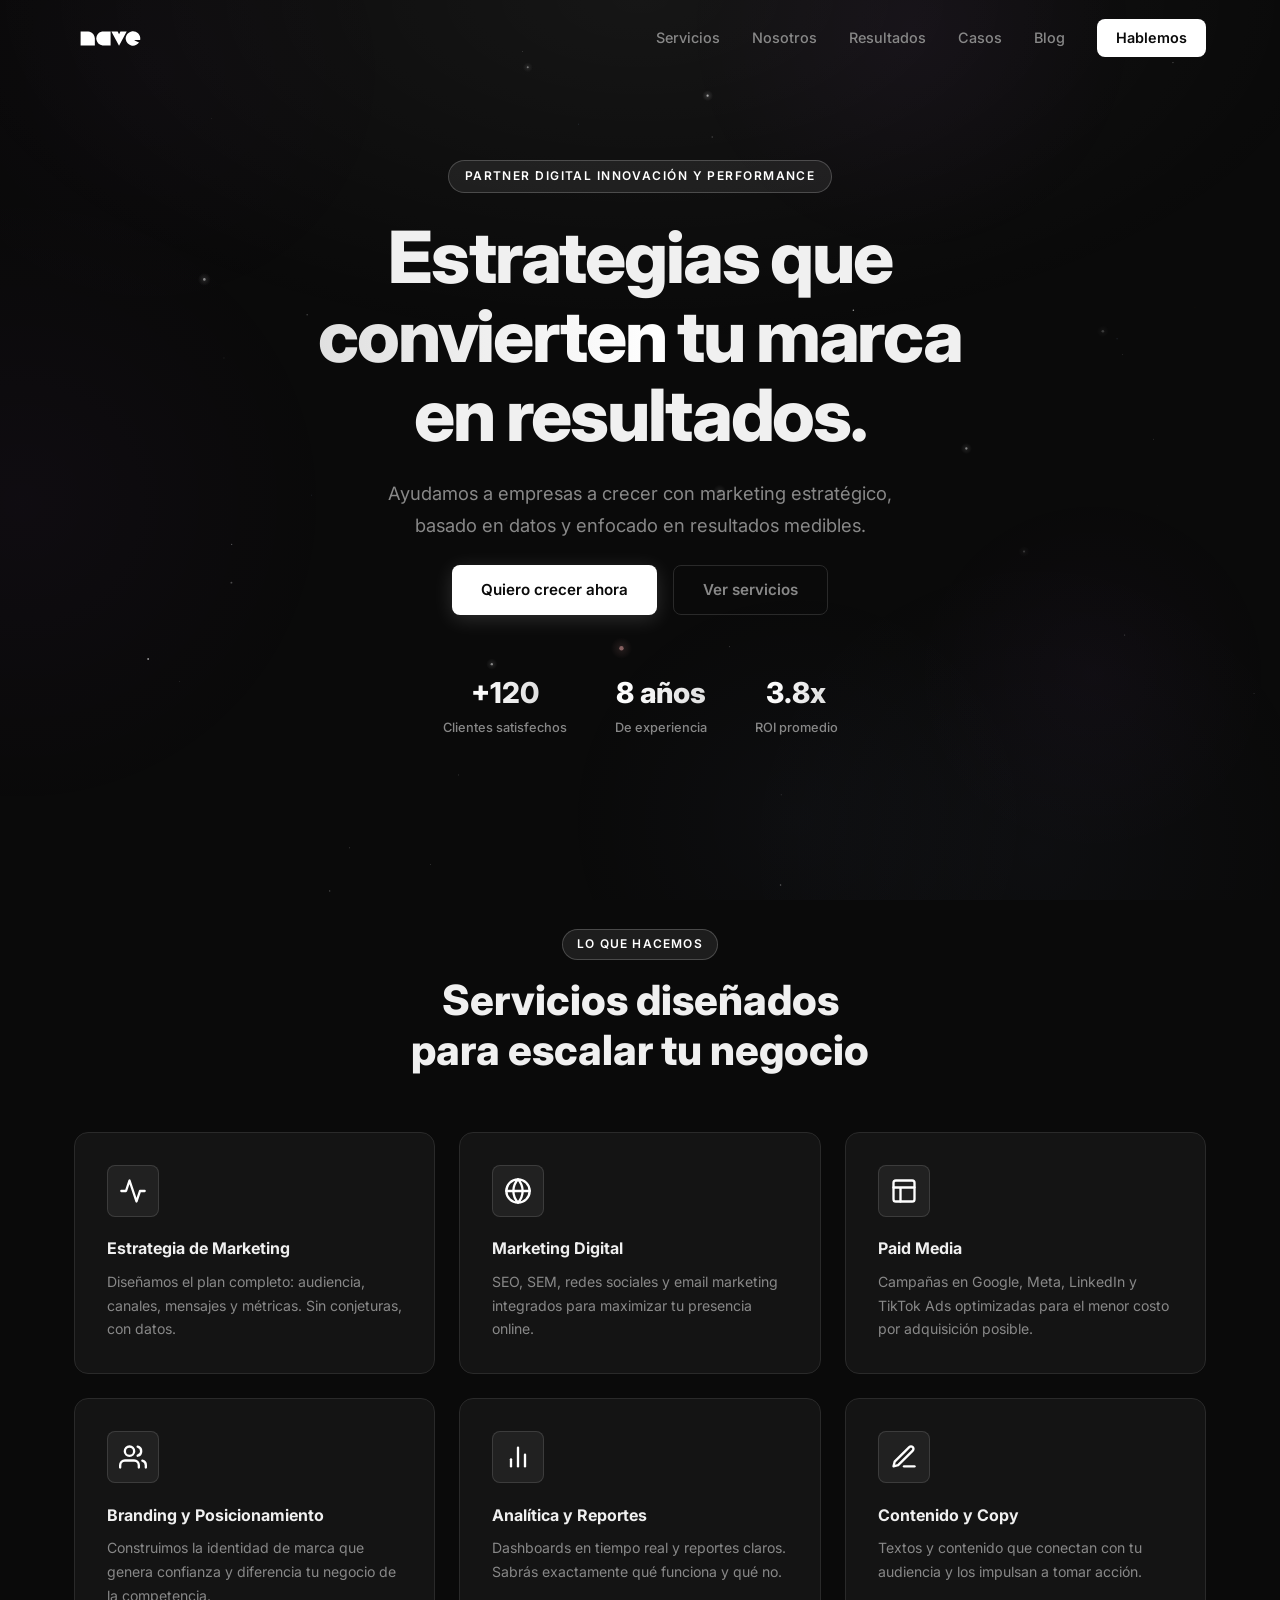
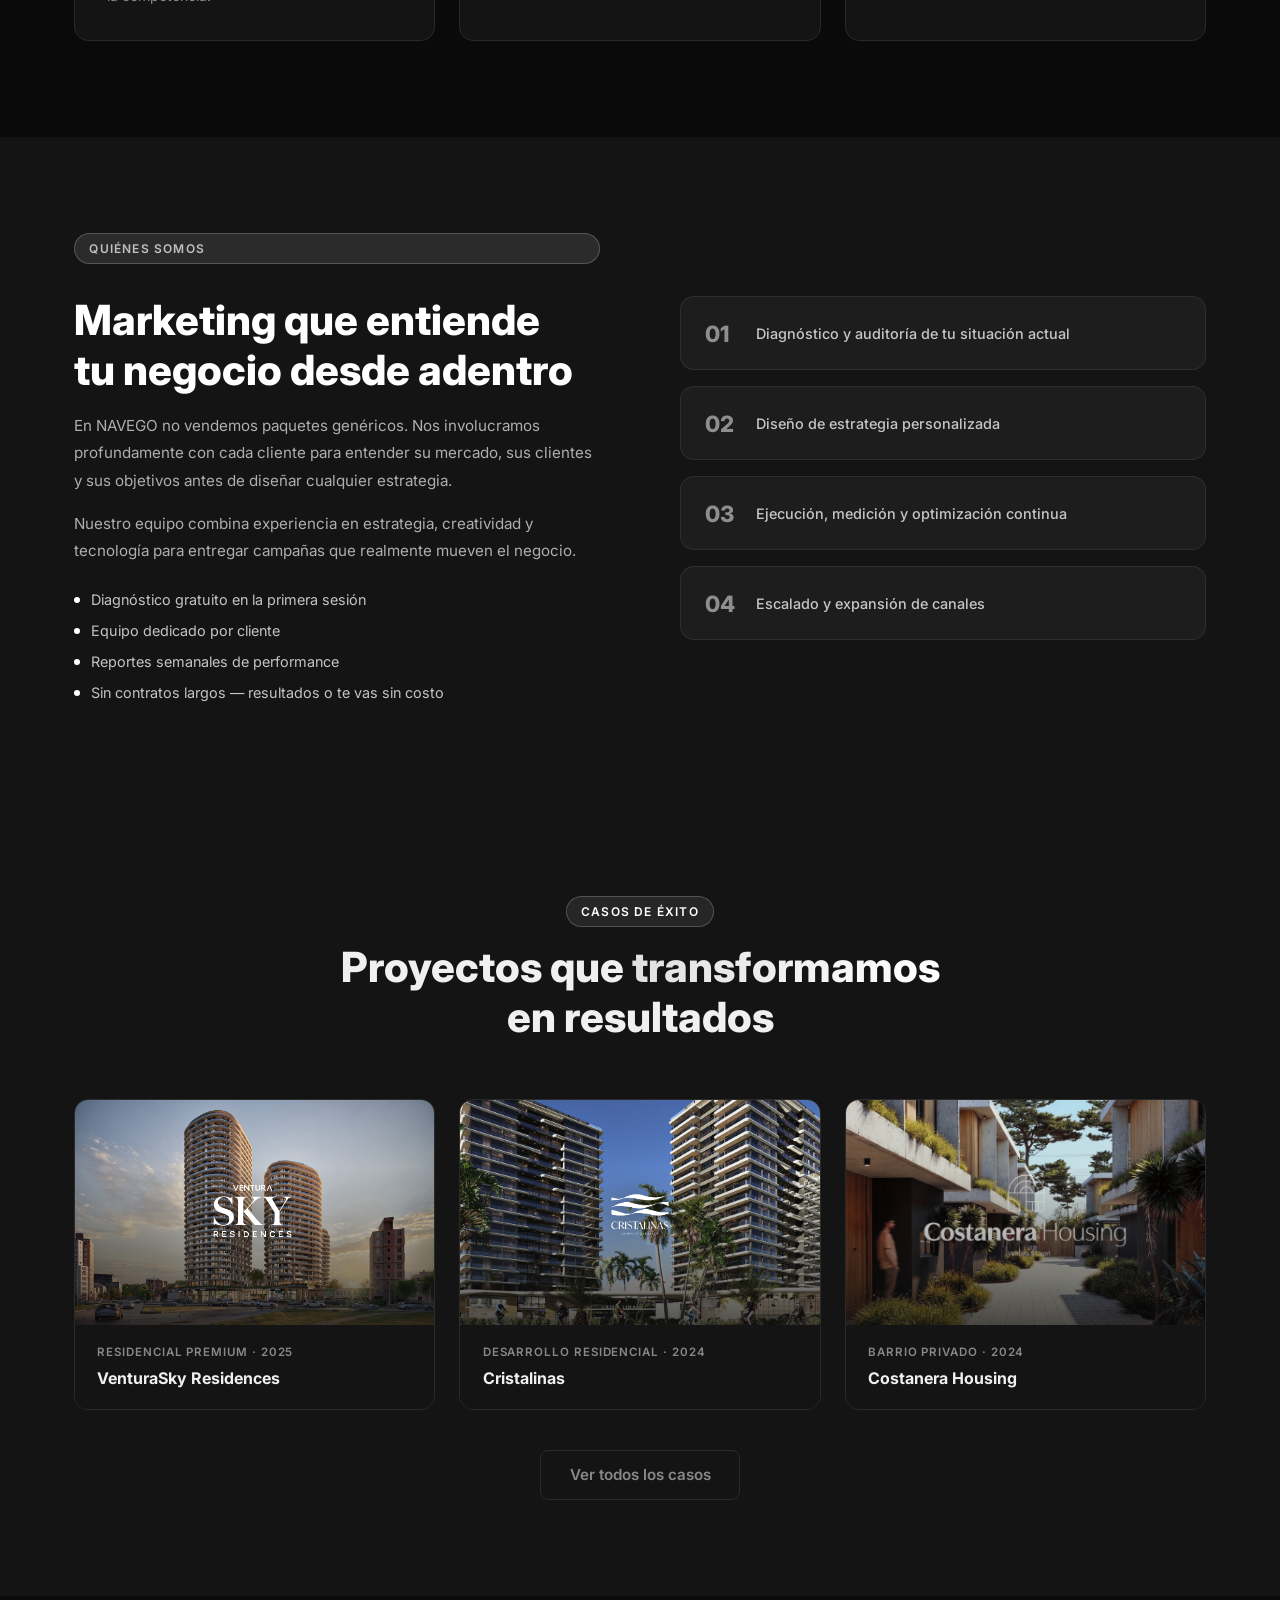
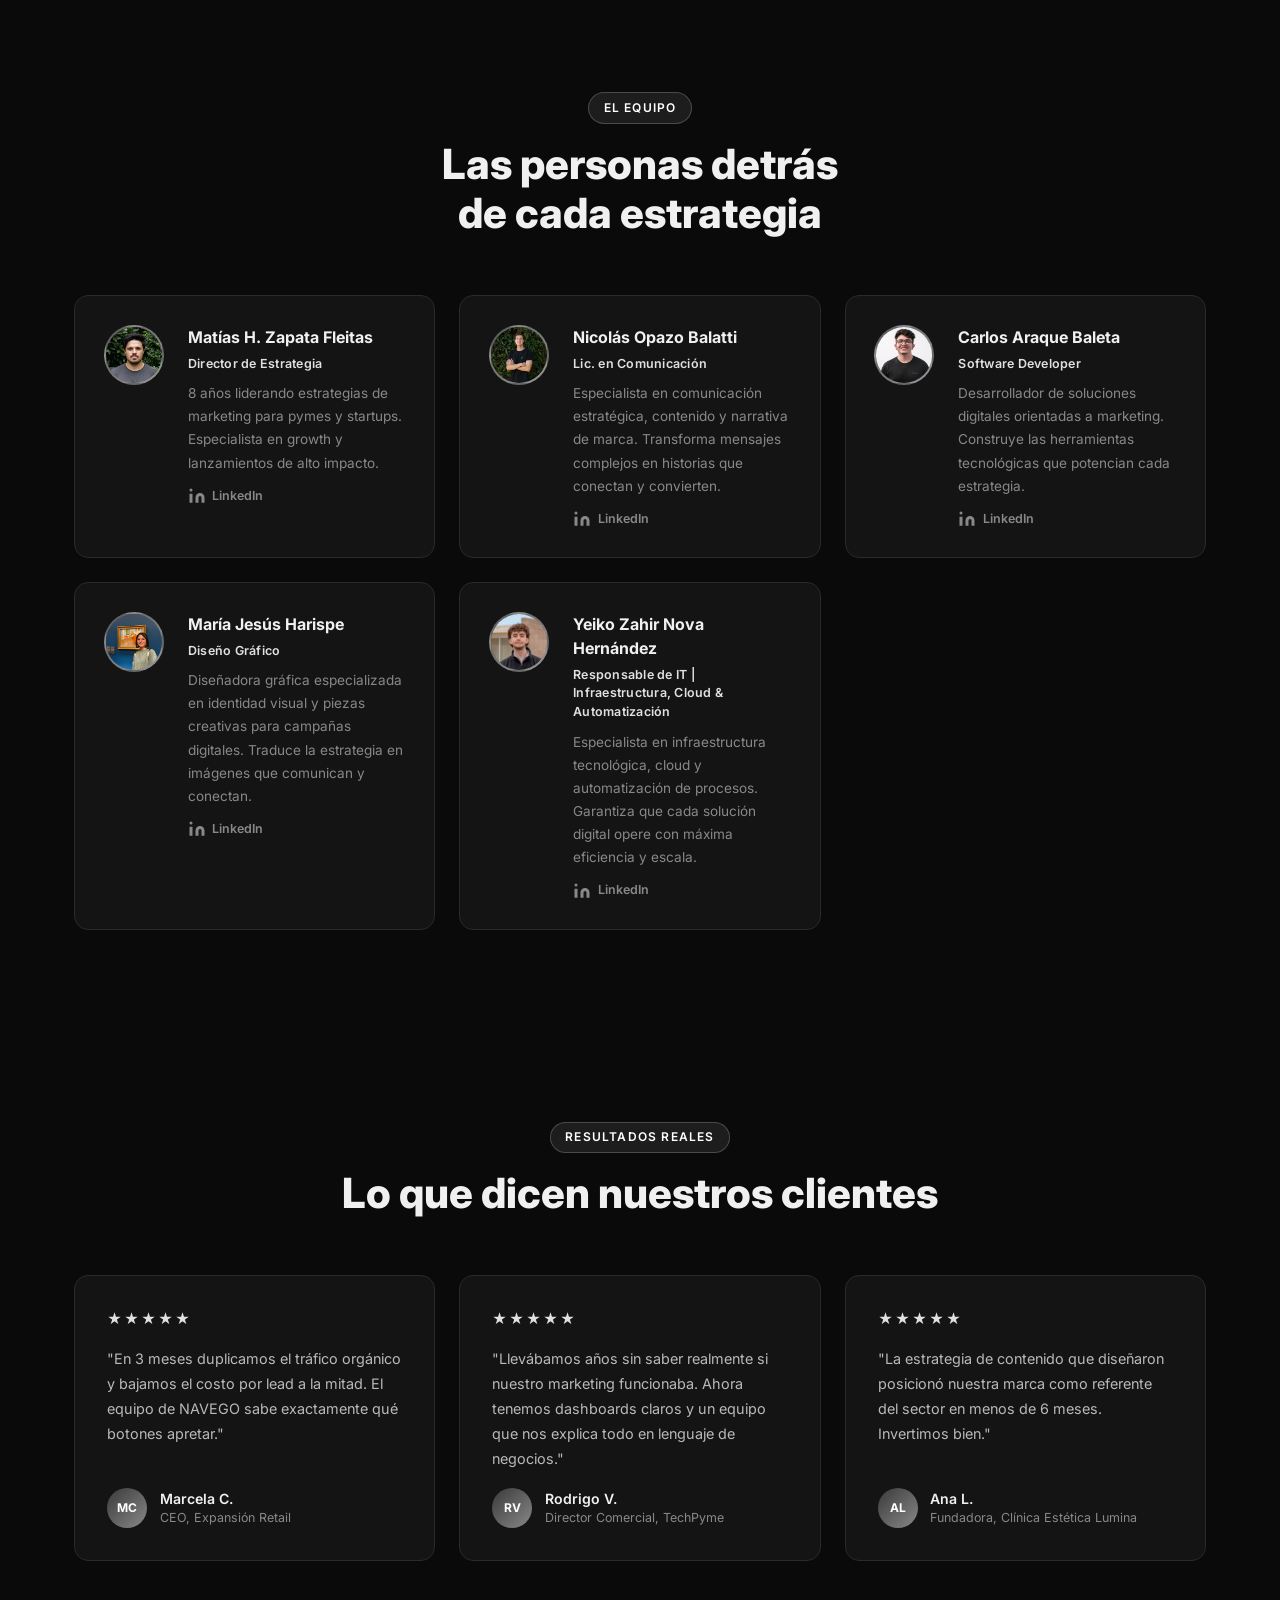
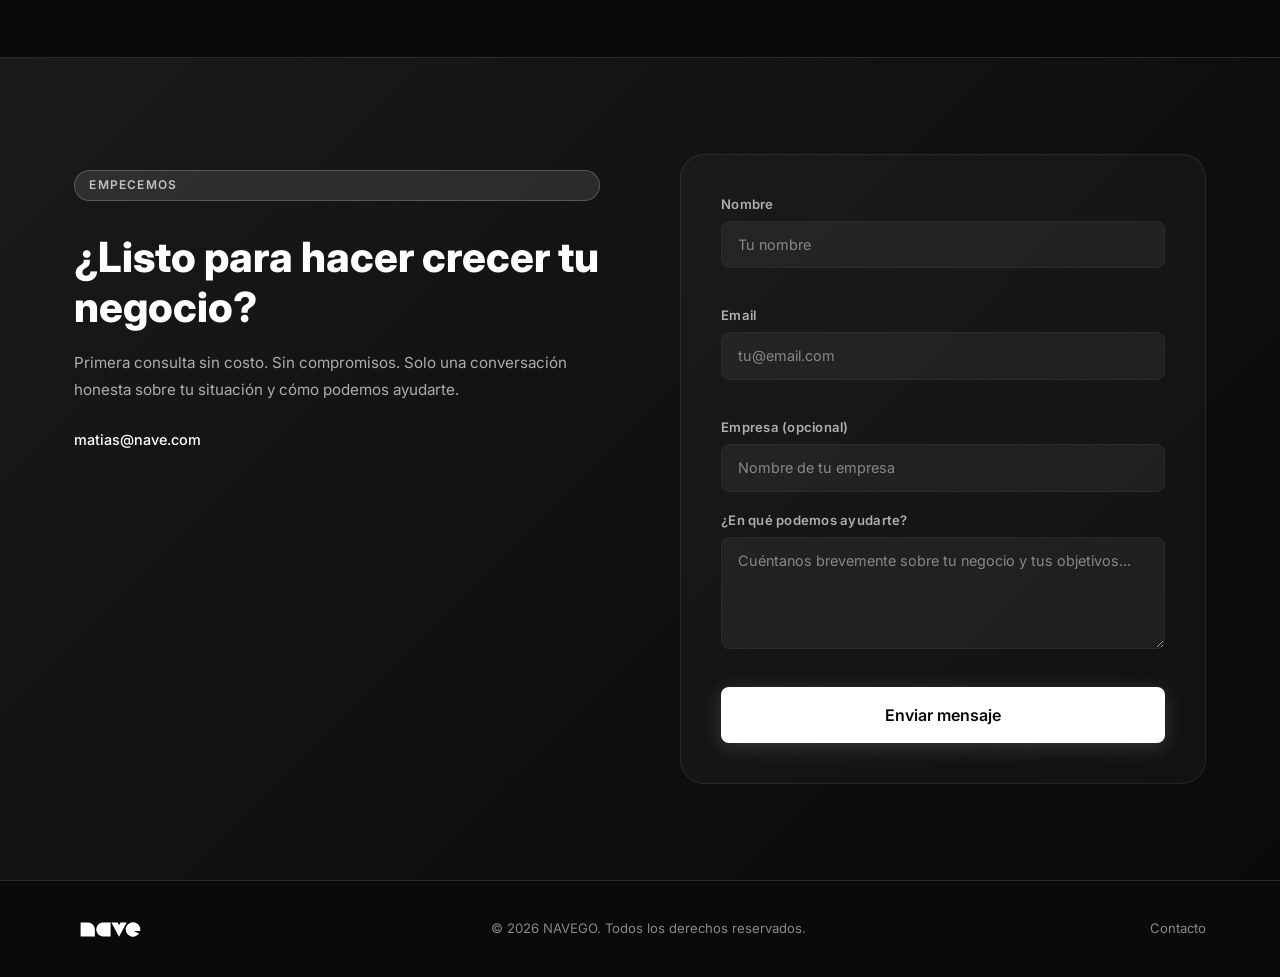
==== commit e3fee4c9: "Cambio título a Partner Digital Innovación y Performance" ====
--- a/index.html
+++ b/index.html
@@ -3,8 +3,8 @@
 <head>
   <meta charset="UTF-8" />
   <meta name="viewport" content="width=device-width, initial-scale=1.0" />
-  <meta name="description" content="NAVEGO - Consultoría de Marketing. Estrategias que generan resultados reales para tu negocio." />
-  <title>NAVEGO | Consultoría de Marketing</title>
+  <meta name="description" content="NAVEGO - Partner Digital Innovación y Performance. Estrategias que generan resultados reales para tu negocio." />
+  <title>NAVEGO | Partner Digital Innovación y Performance</title>
   <link rel="preconnect" href="https://fonts.googleapis.com" />
   <link rel="preconnect" href="https://fonts.gstatic.com" crossorigin />
   <link href="https://fonts.googleapis.com/css2?family=Inter:wght@400;500;600;700;800&display=swap" rel="stylesheet" />
@@ -38,7 +38,7 @@
     <!-- HERO -->
     <section class="hero">
       <div class="container hero__inner">
-        <div class="hero__badge">Consultoría de Marketing</div>
+        <div class="hero__badge">Partner Digital Innovación y Performance</div>
         <h1 class="hero__title">
           Estrategias que<br />
           <span class="highlight">convierten</span> tu marca<br />
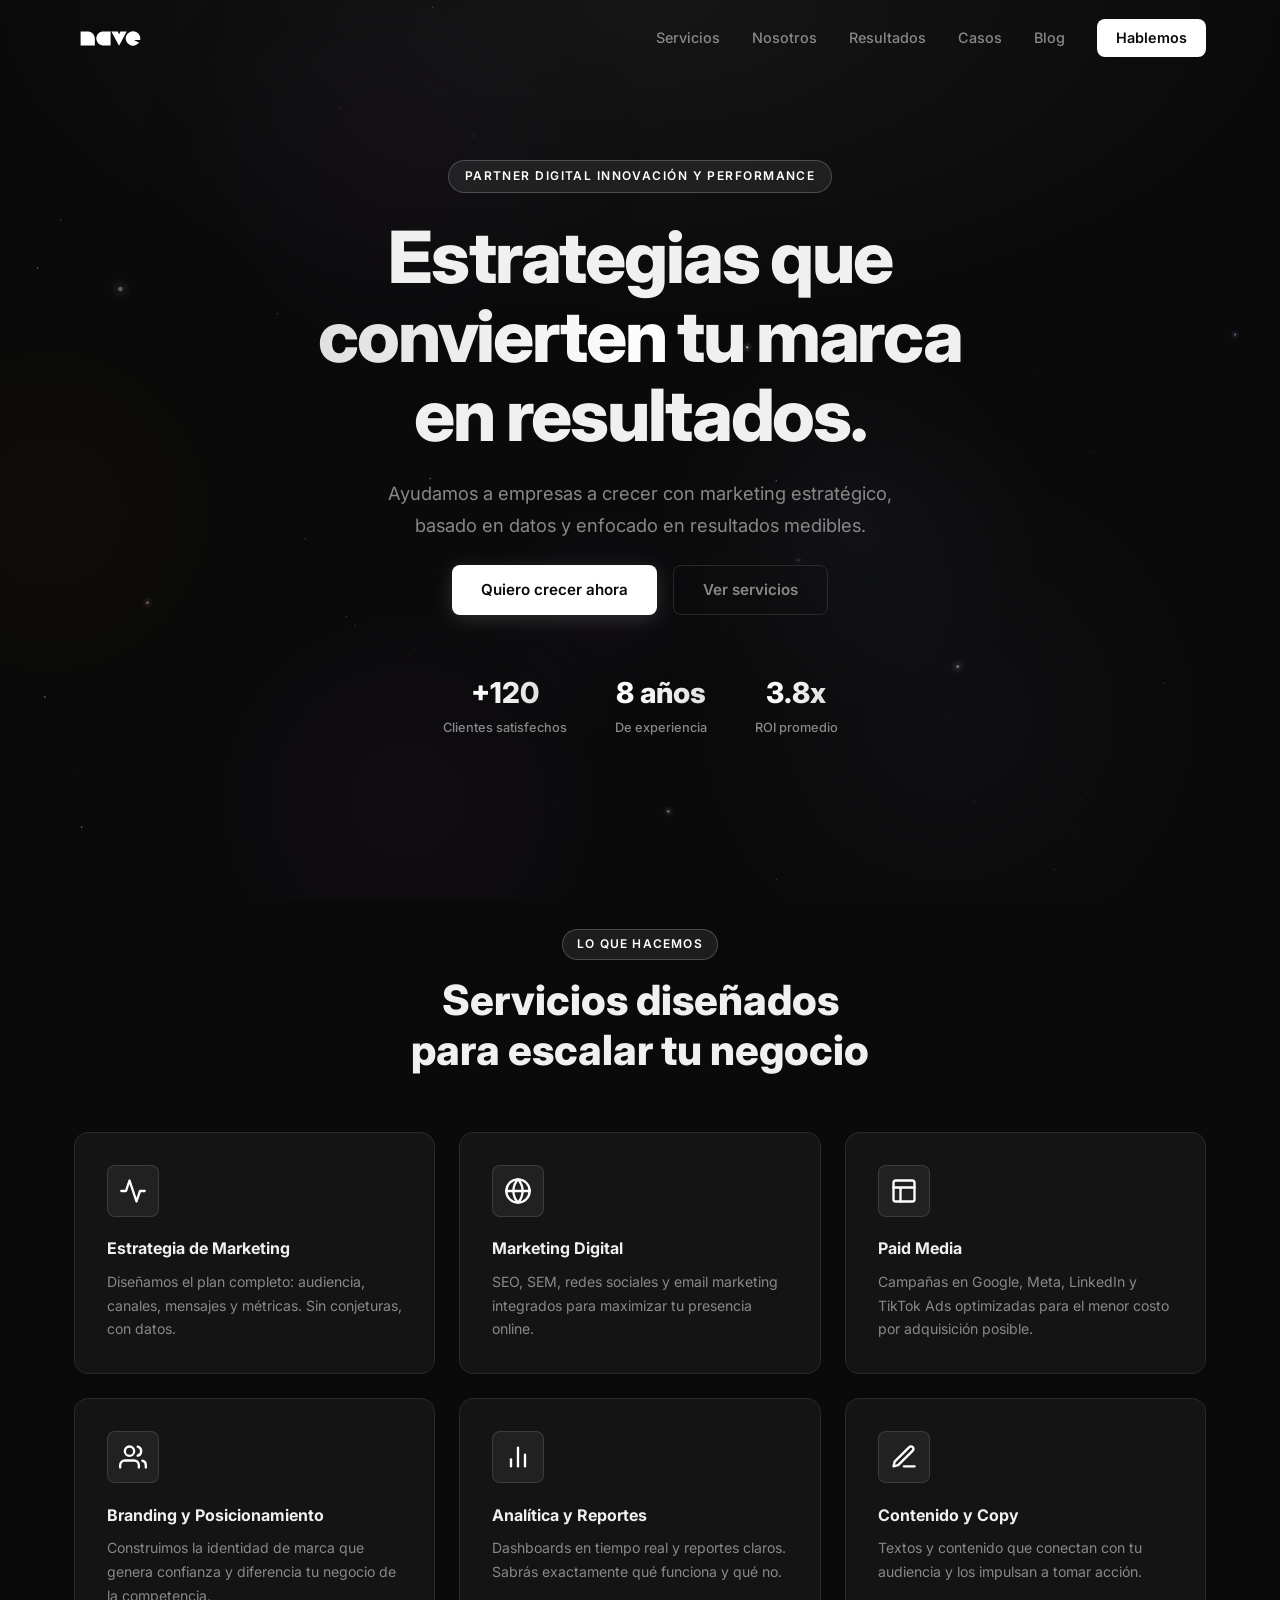
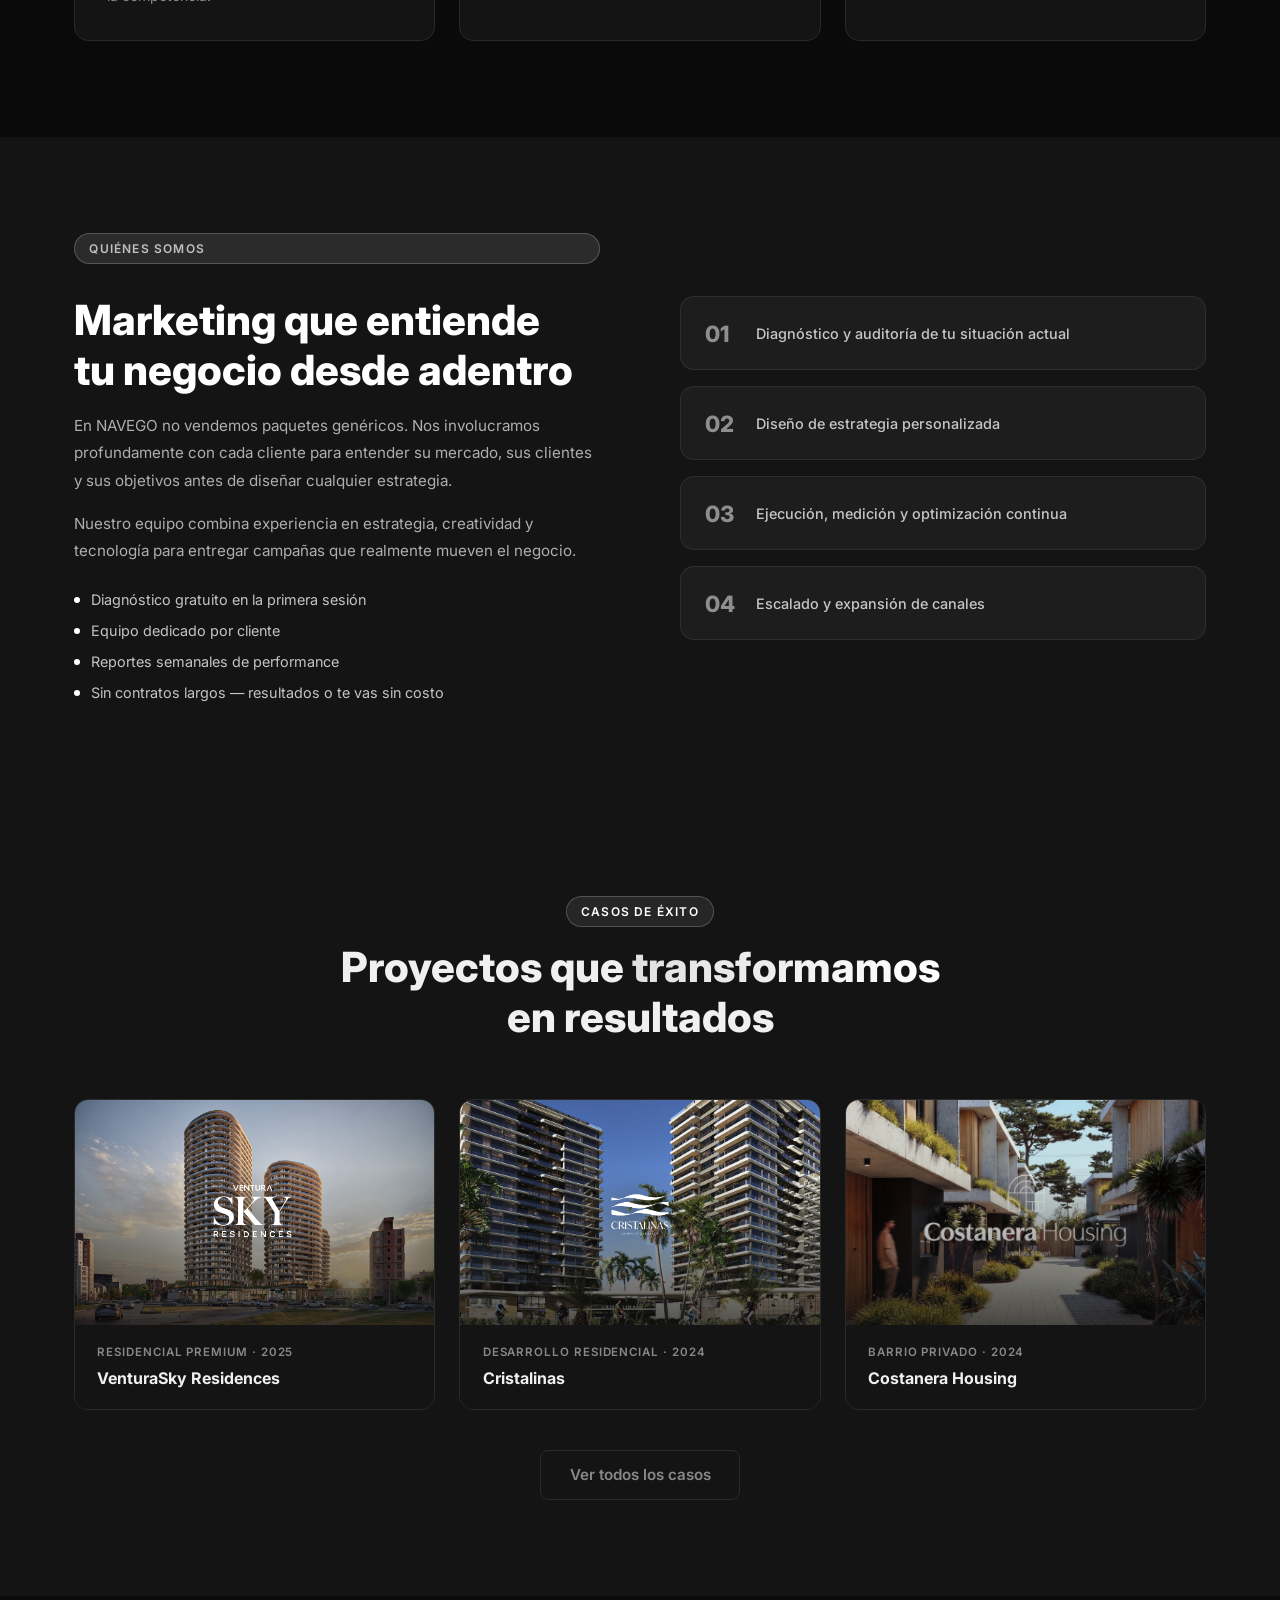
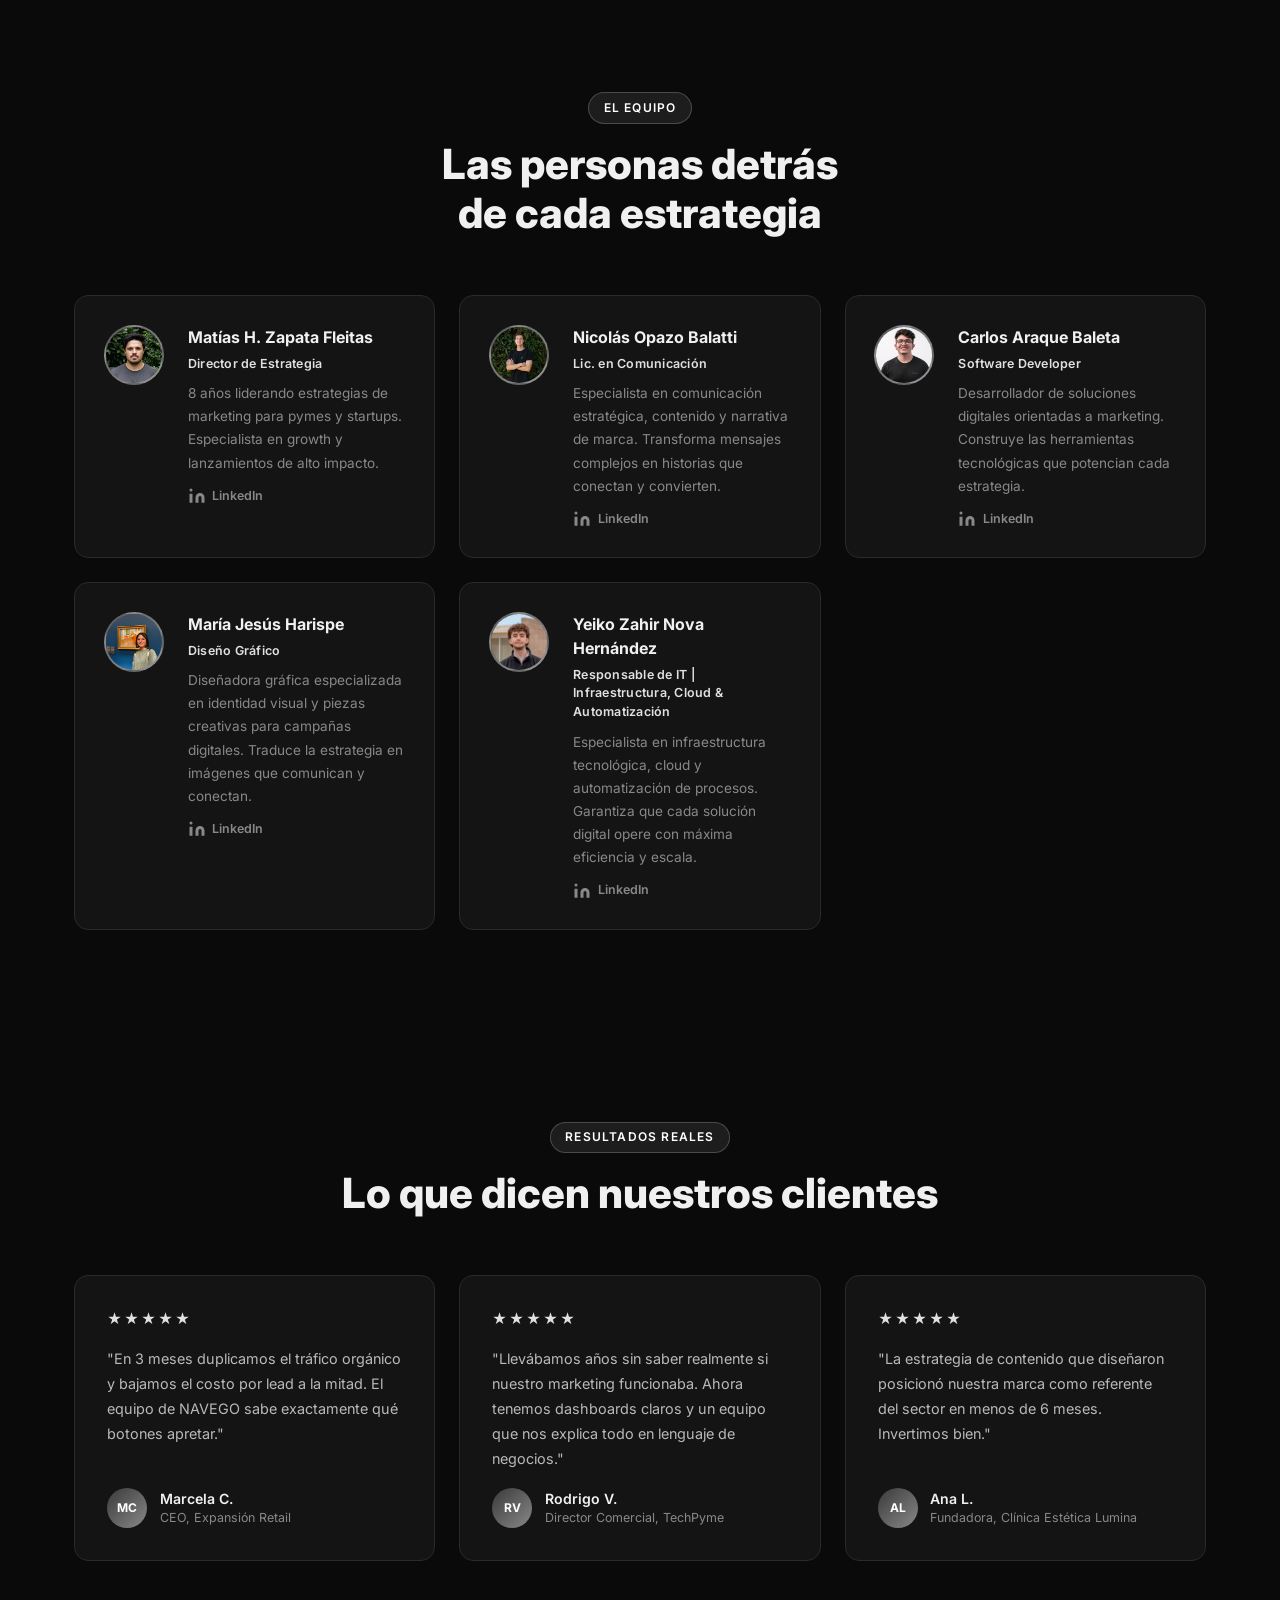
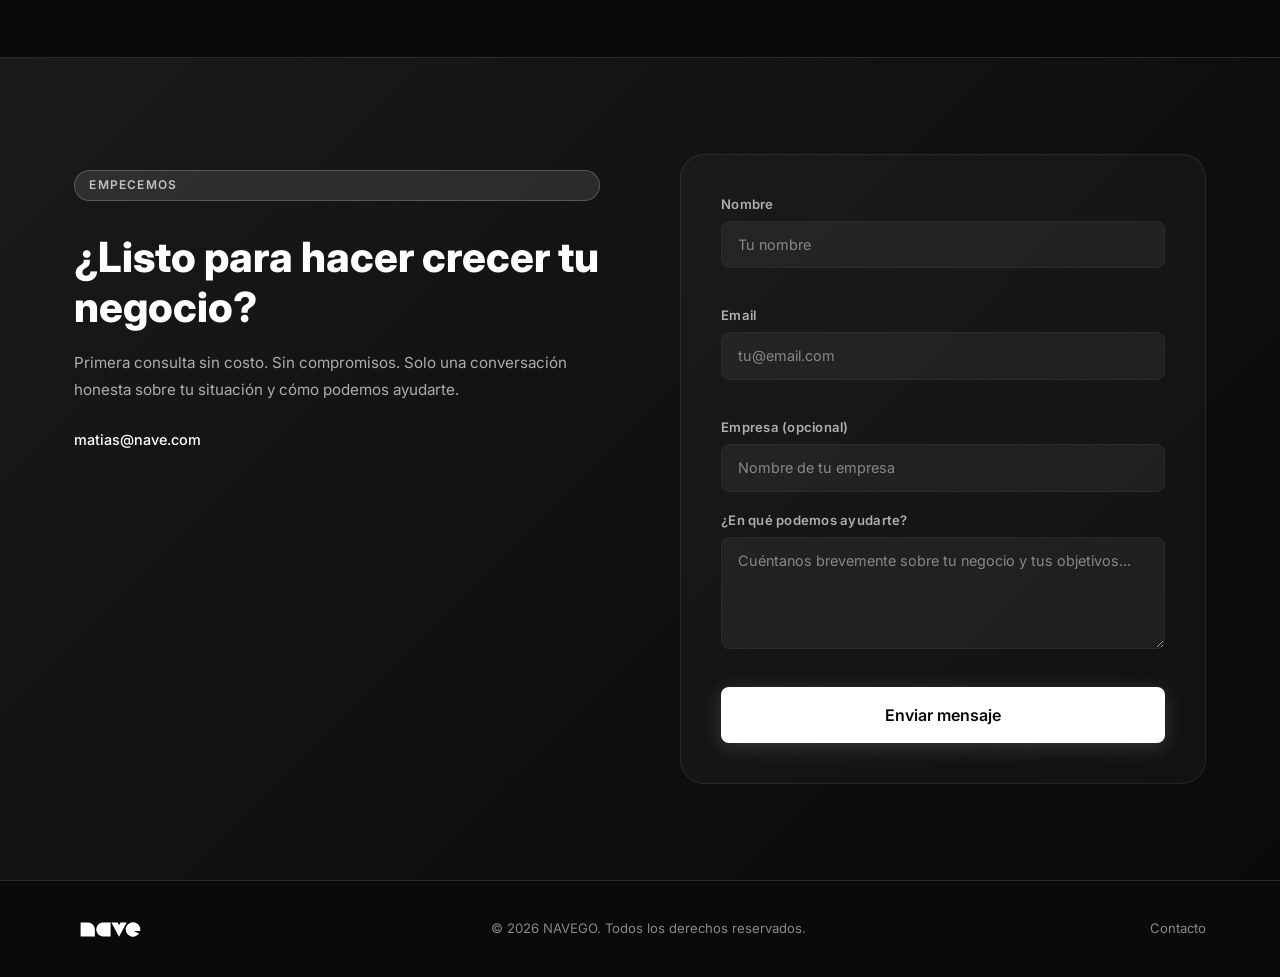
==== commit b93c547c: "Agrega favicon nave.svg en todas las páginas" ====
--- a/index.html
+++ b/index.html
@@ -5,6 +5,7 @@
   <meta name="viewport" content="width=device-width, initial-scale=1.0" />
   <meta name="description" content="NAVEGO - Partner Digital Innovación y Performance. Estrategias que generan resultados reales para tu negocio." />
   <title>NAVEGO | Partner Digital Innovación y Performance</title>
+  <link rel="icon" type="image/svg+xml" href="assets/images/nave.svg" />
   <link rel="preconnect" href="https://fonts.googleapis.com" />
   <link rel="preconnect" href="https://fonts.gstatic.com" crossorigin />
   <link href="https://fonts.googleapis.com/css2?family=Inter:wght@400;500;600;700;800&display=swap" rel="stylesheet" />
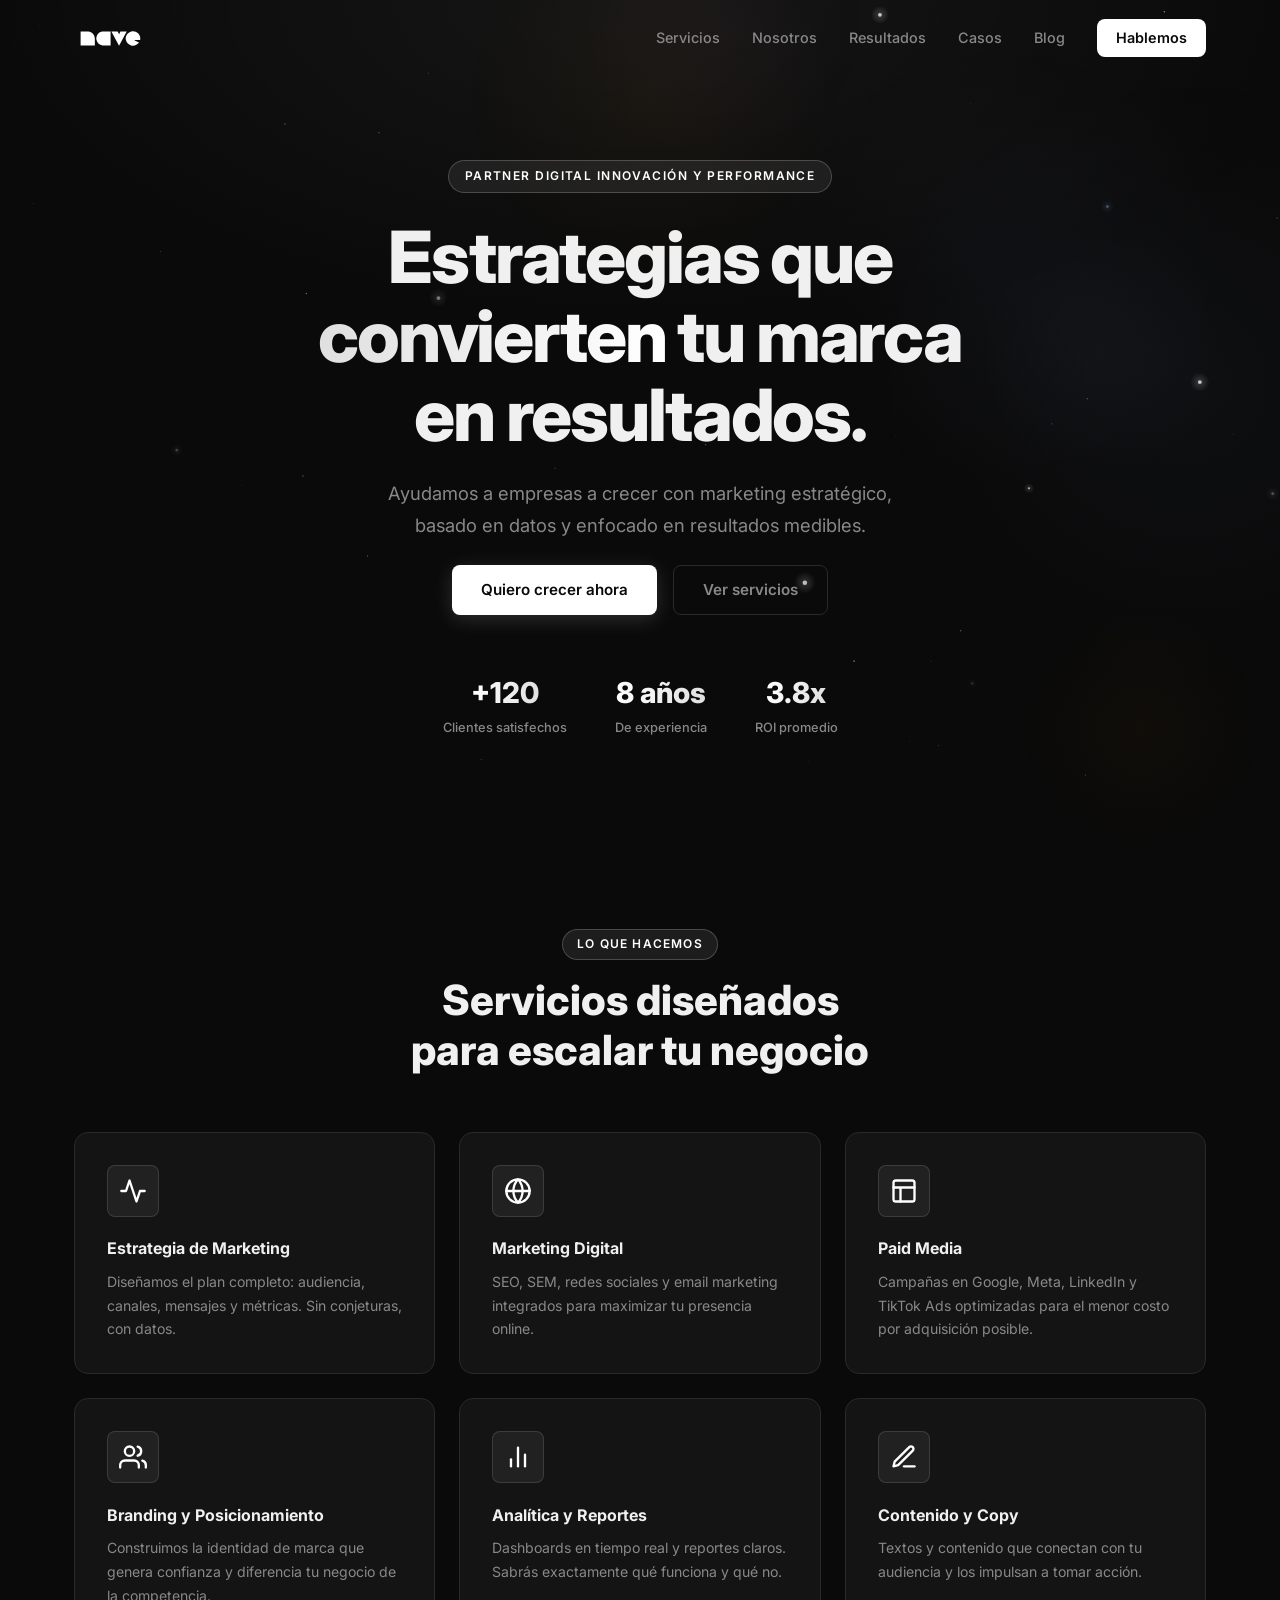
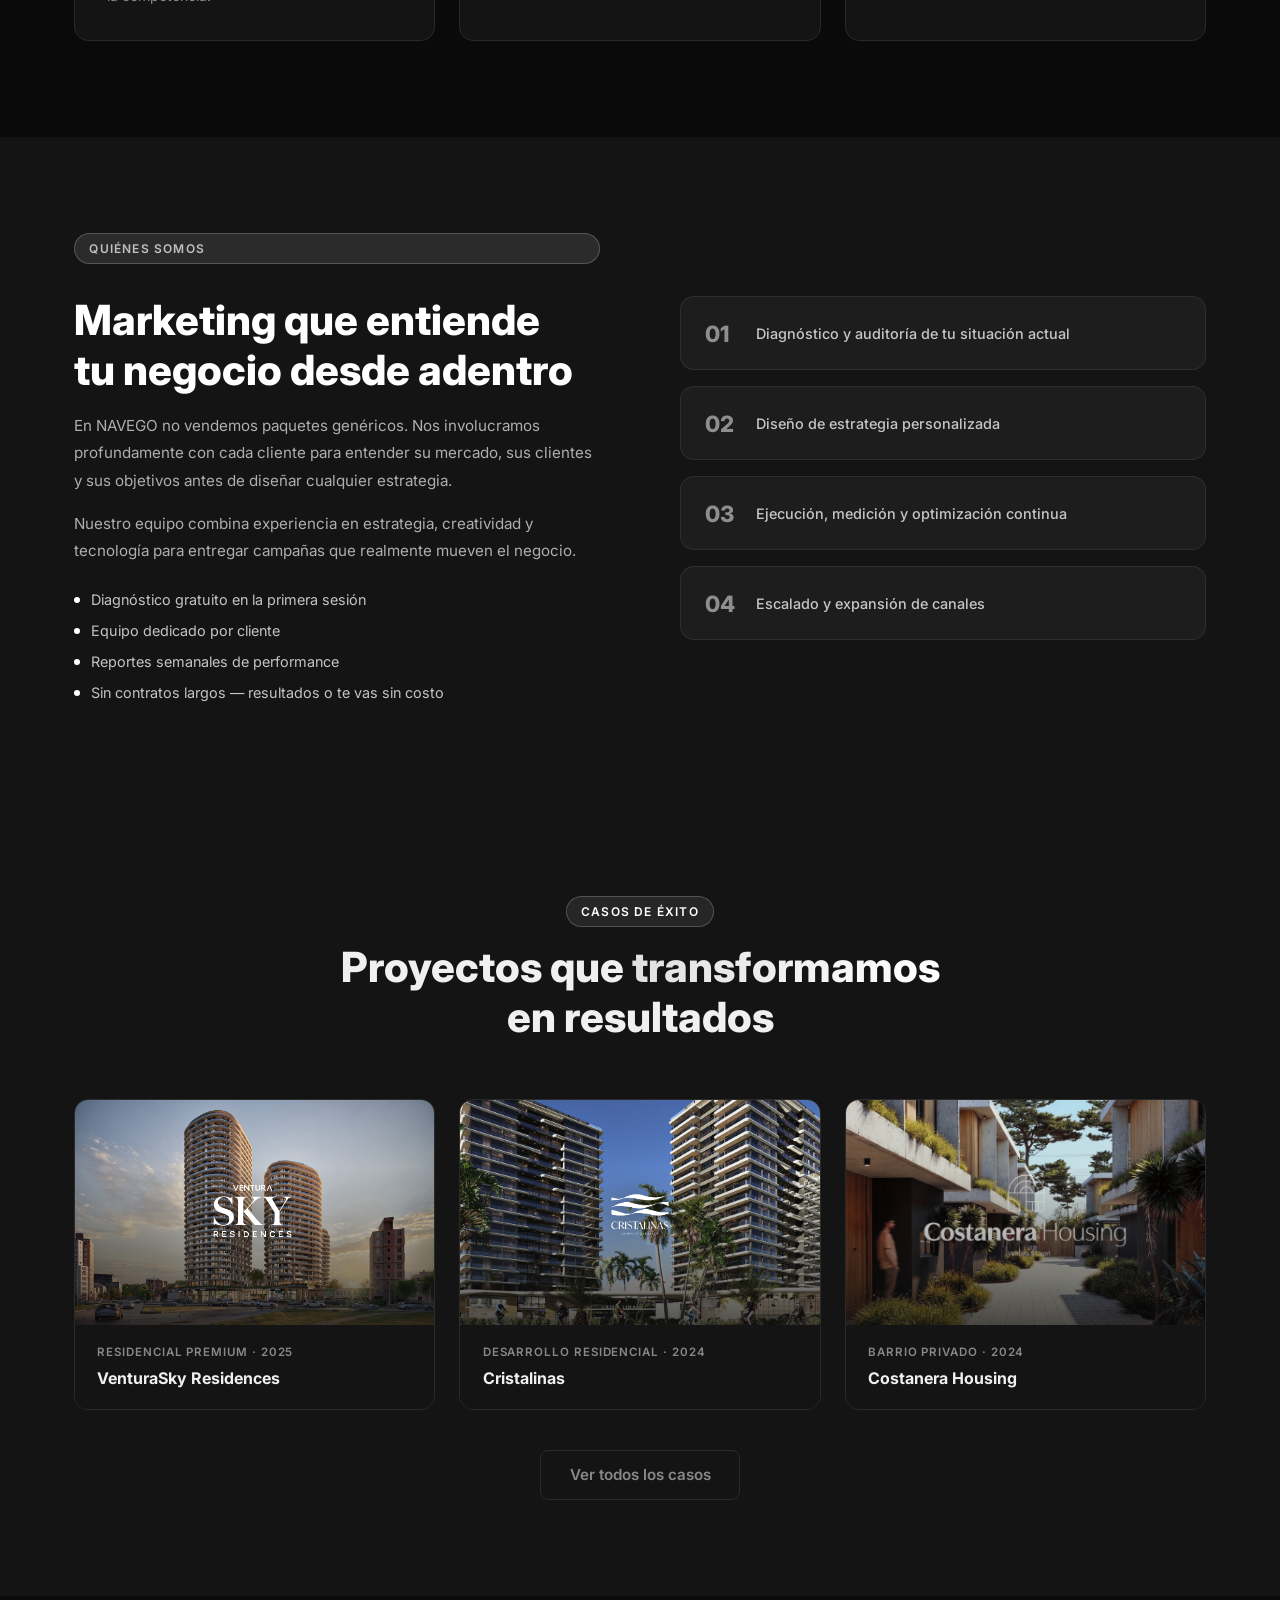
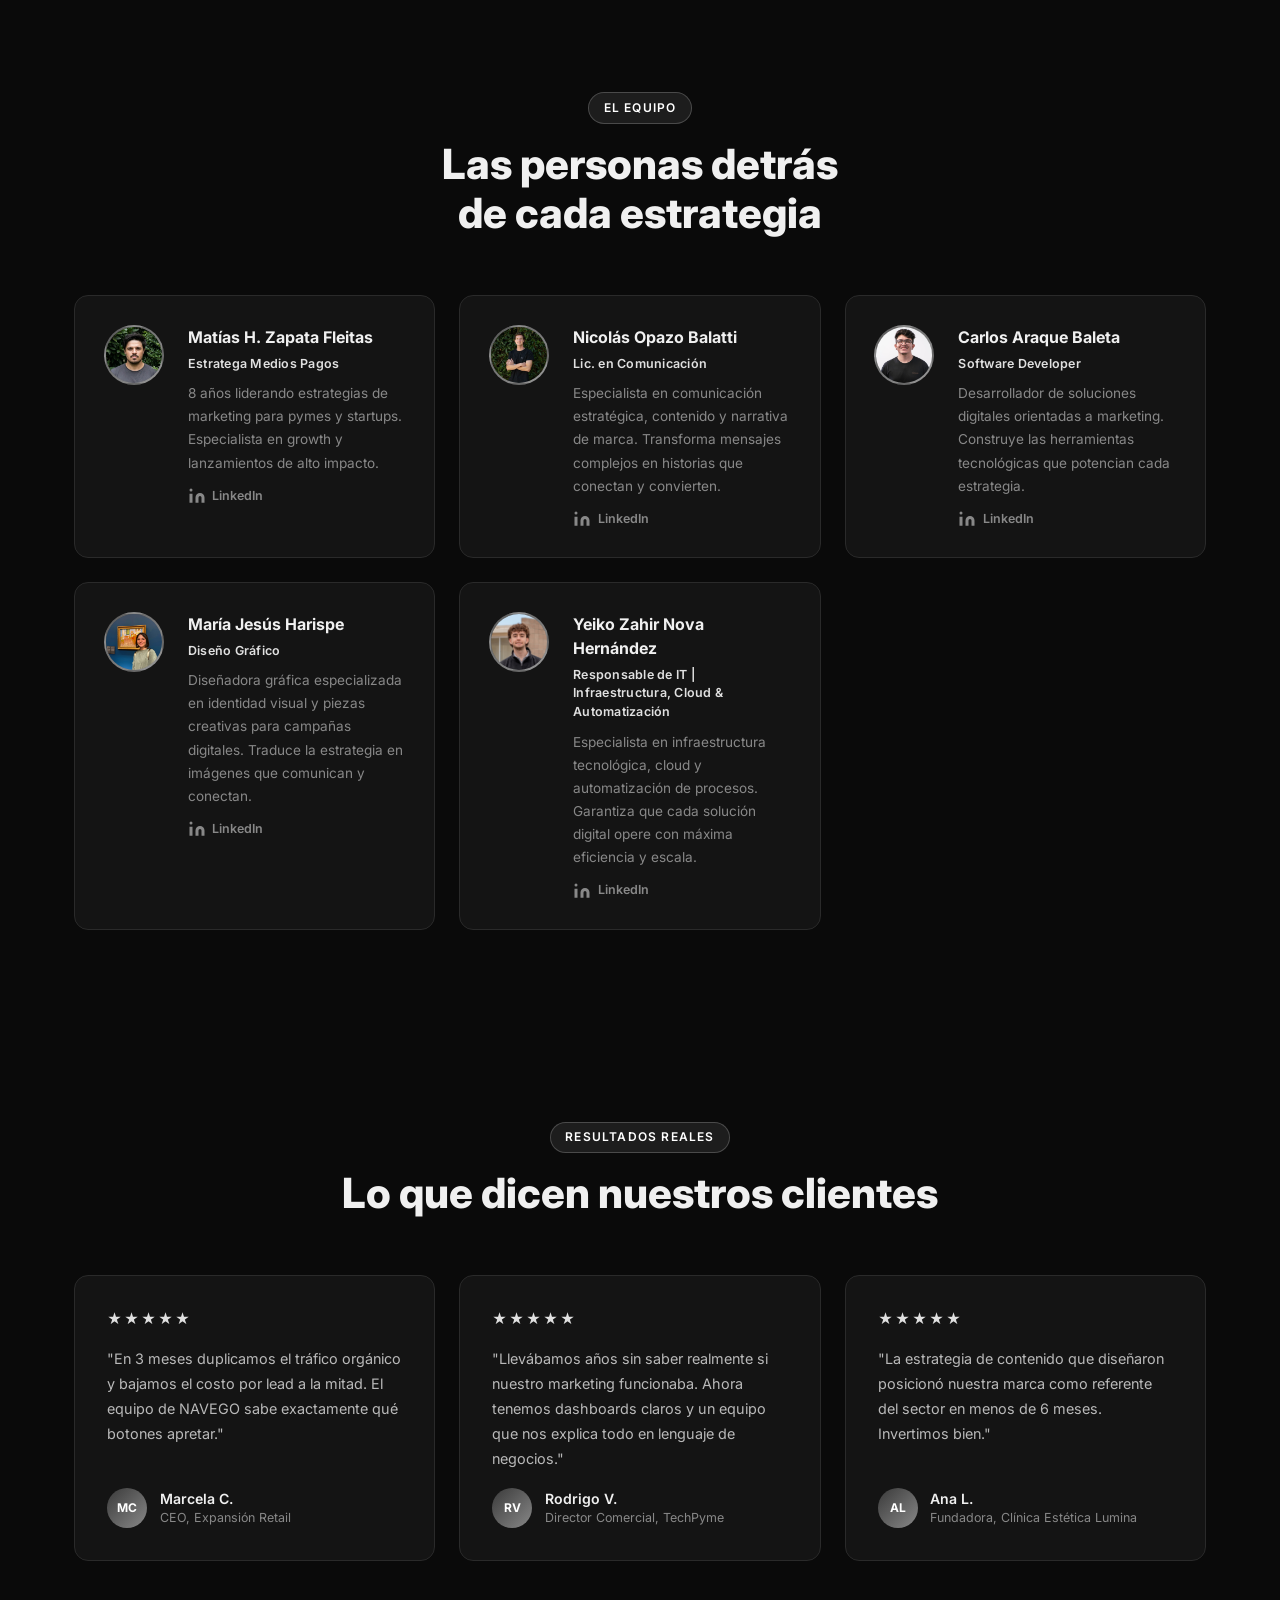
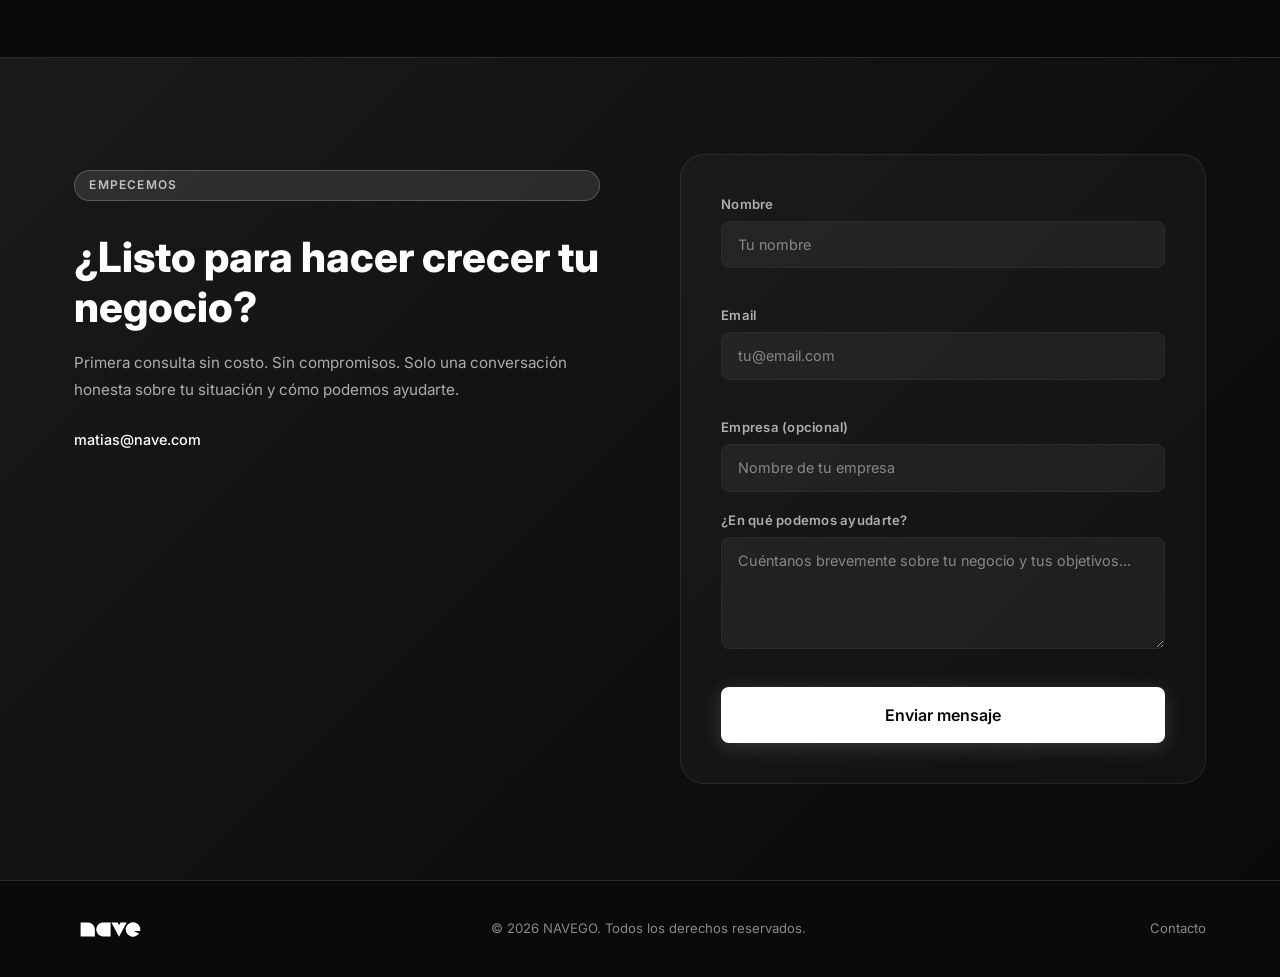
==== commit 986a2cec: "Update index.html" ====
--- a/index.html
+++ b/index.html
@@ -244,7 +244,7 @@
             </div>
             <div class="team-card__info">
               <h3 class="team-card__name">Matías H. Zapata Fleitas</h3>
-              <span class="team-card__role">Director de Estrategia</span>
+              <span class="team-card__role">Estratega Medios Pagos</span>
               <p class="team-card__bio">8 años liderando estrategias de marketing para pymes y startups. Especialista en growth y lanzamientos de alto impacto.</p>
               <a href="https://www.linkedin.com/in/matiaszapata-digital-marketing/" target="_blank" rel="noopener" class="team-card__linkedin" aria-label="LinkedIn">
                 <svg xmlns="http://www.w3.org/2000/svg" width="18" height="18" viewBox="0 0 24 24" fill="currentColor"><path d="M16 8a6 6 0 0 1 6 6v7h-4v-7a2 2 0 0 0-2-2 2 2 0 0 0-2 2v7h-4v-7a6 6 0 0 1 6-6z"/><rect x="2" y="9" width="4" height="12"/><circle cx="4" cy="4" r="2"/></svg>
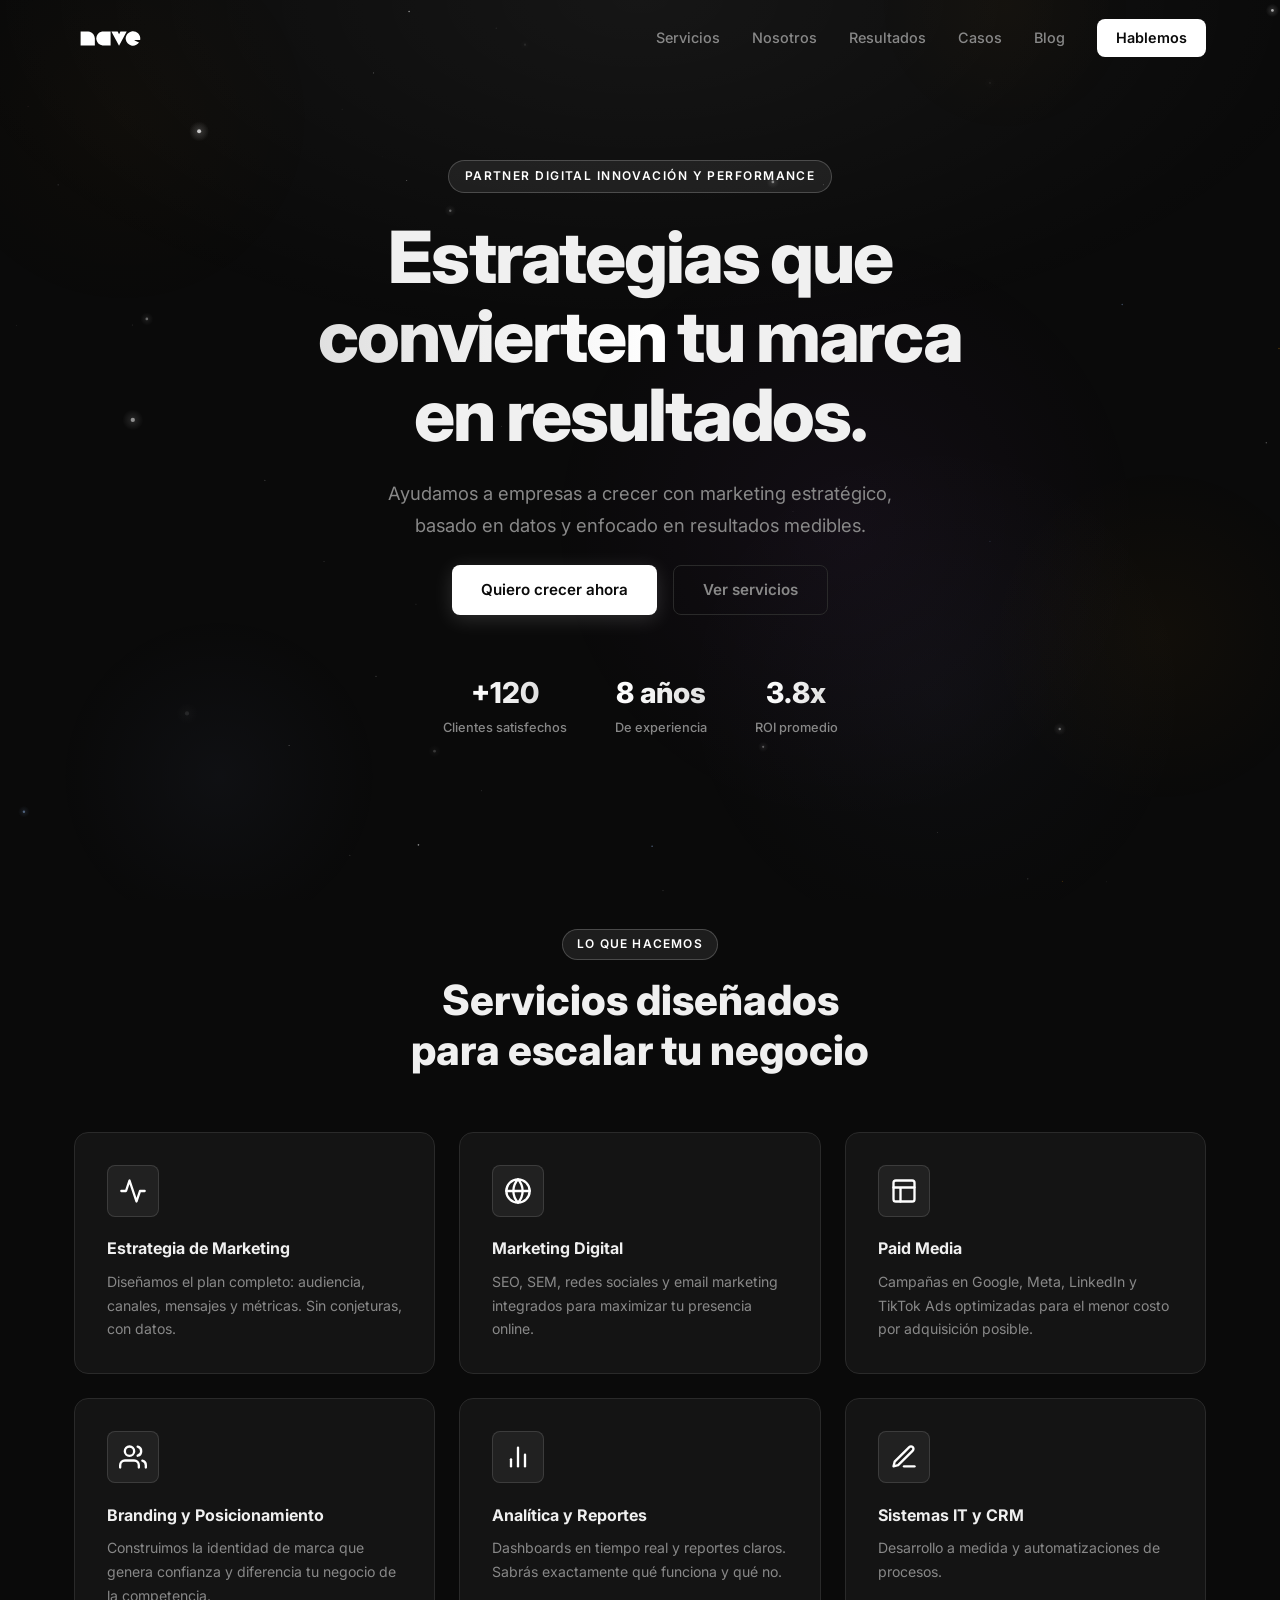
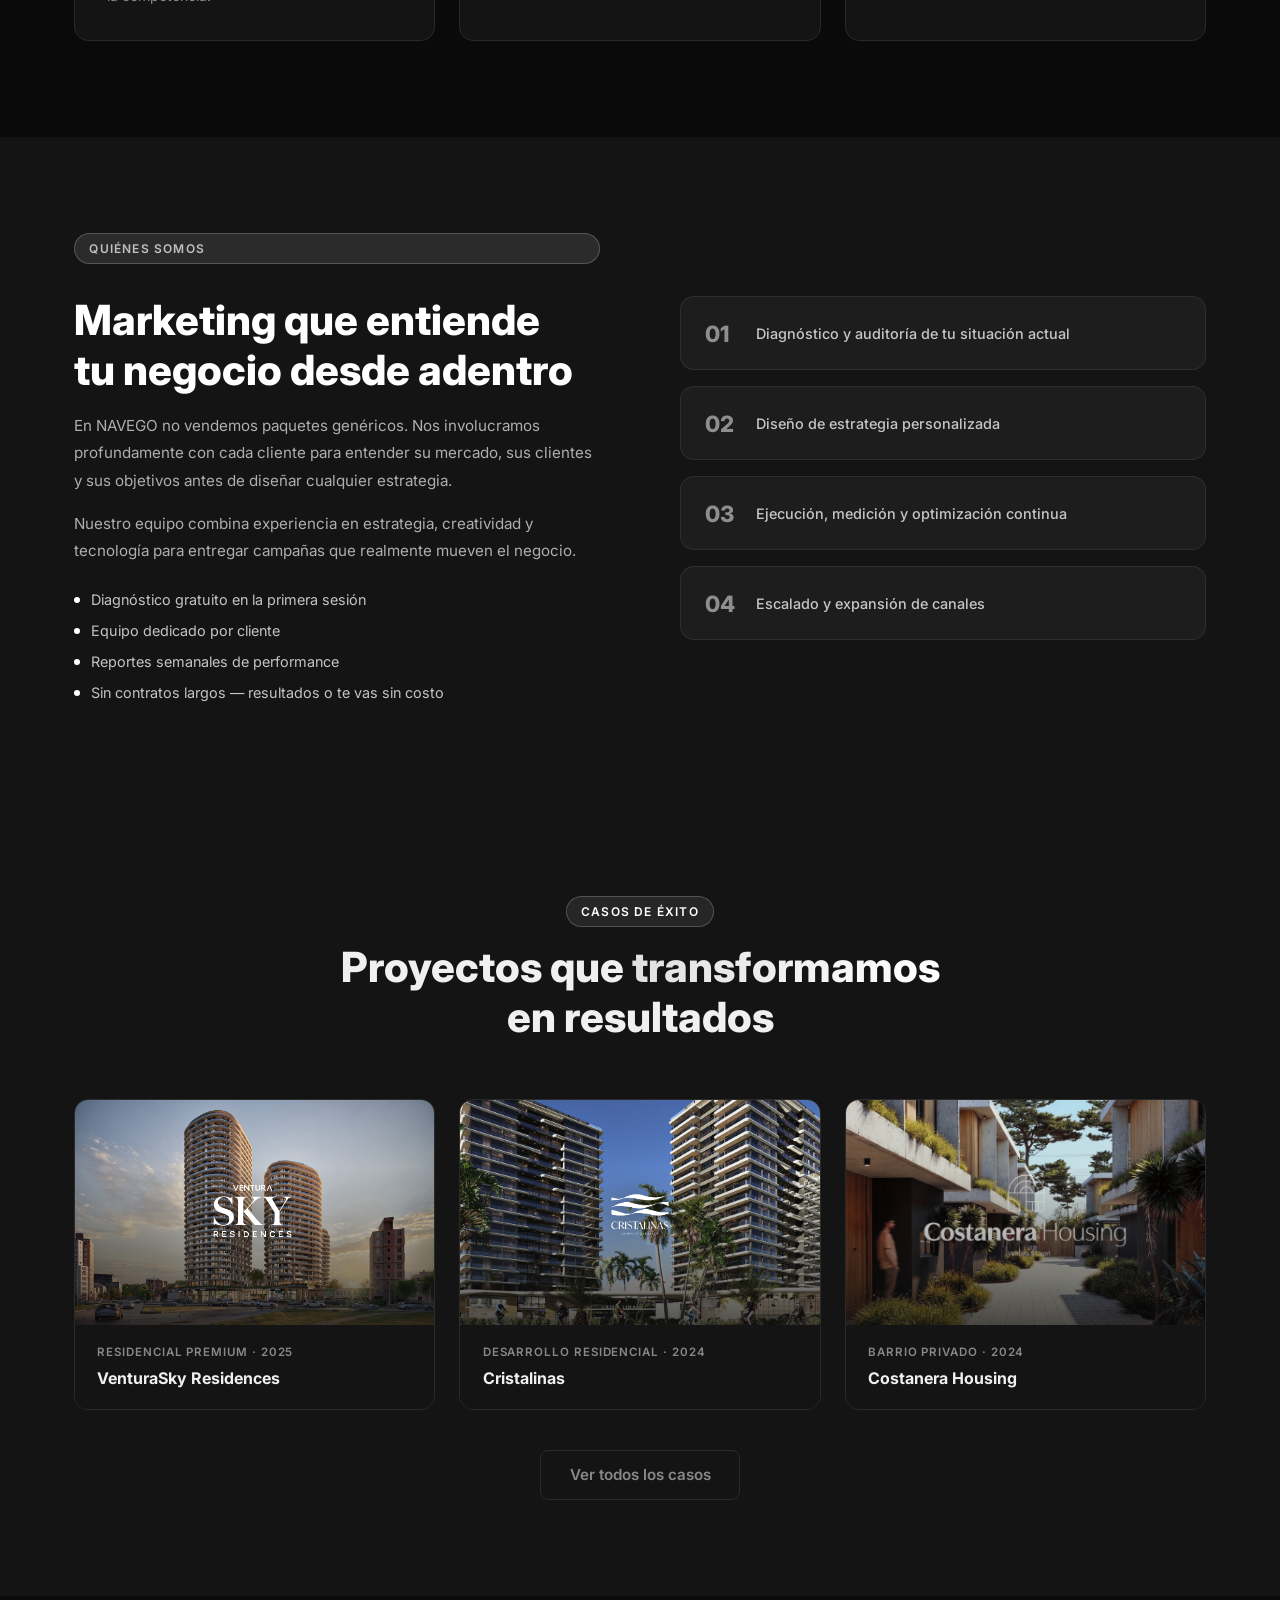
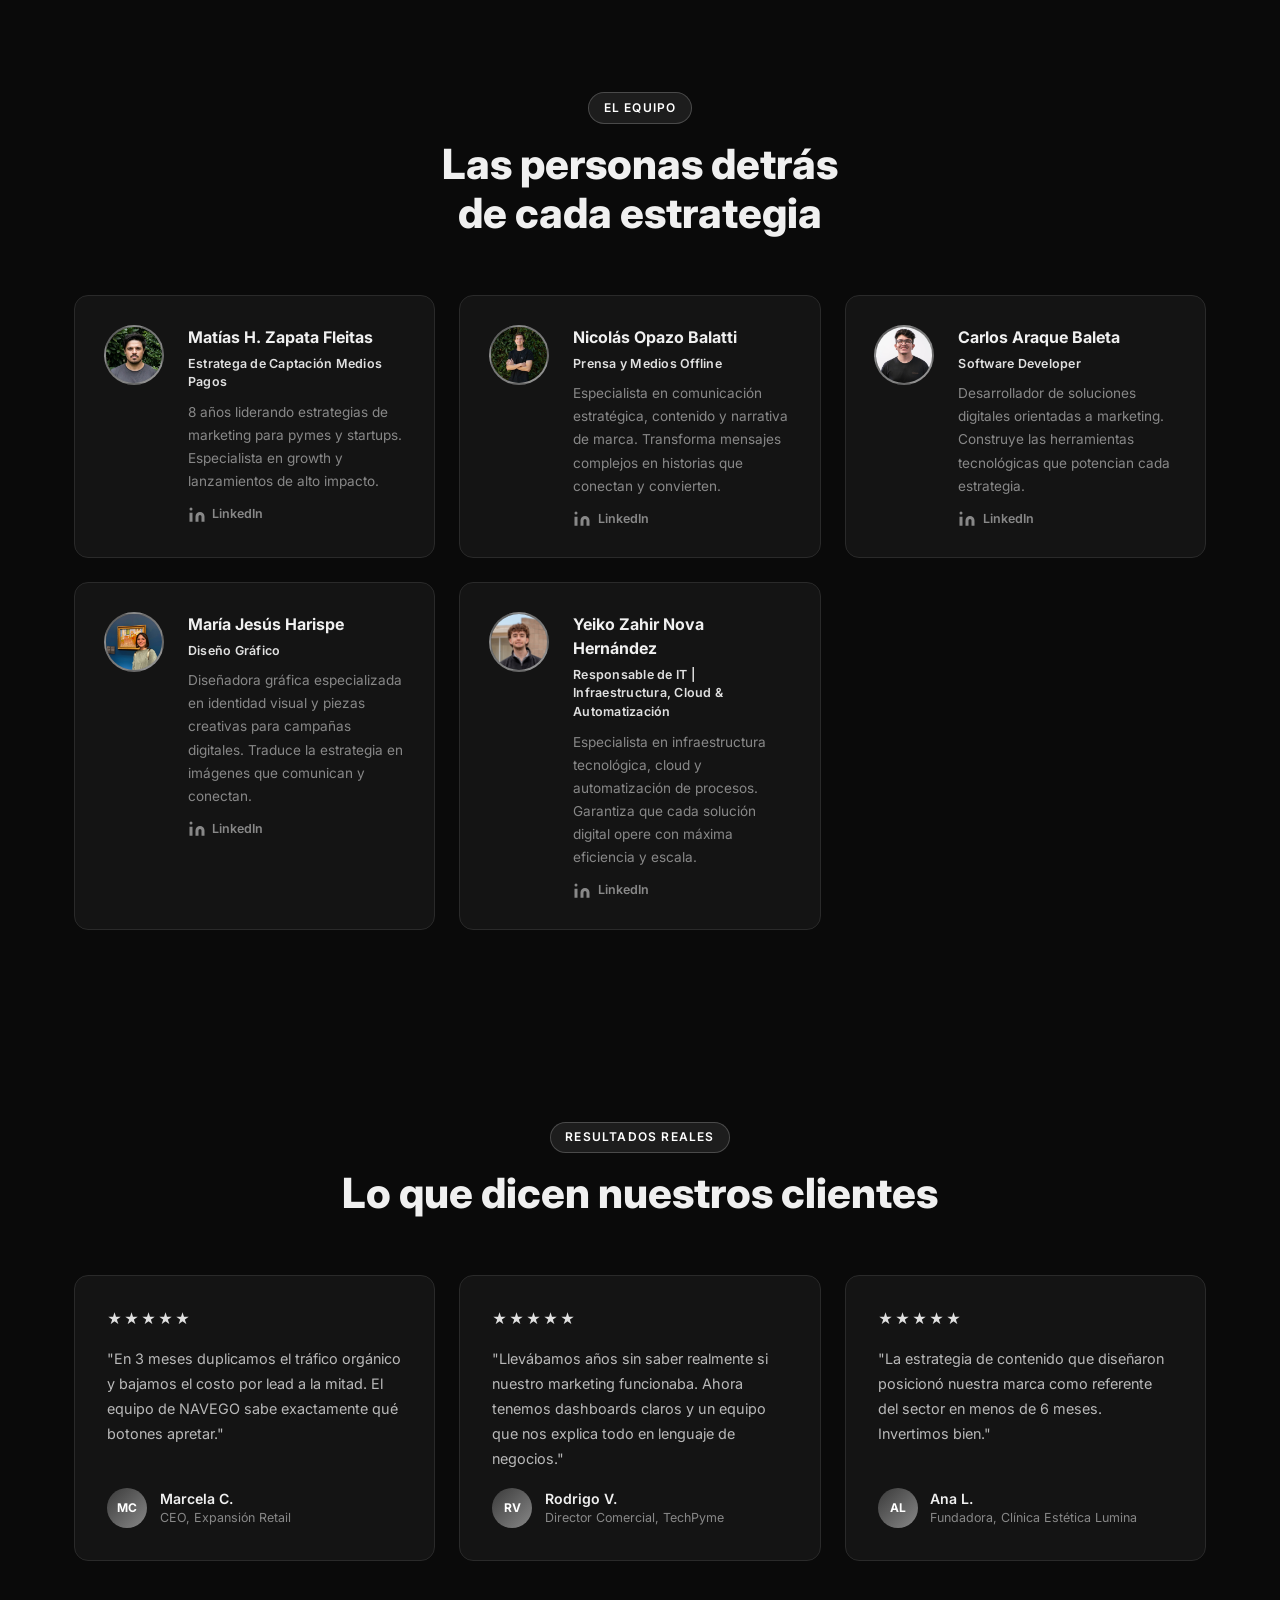
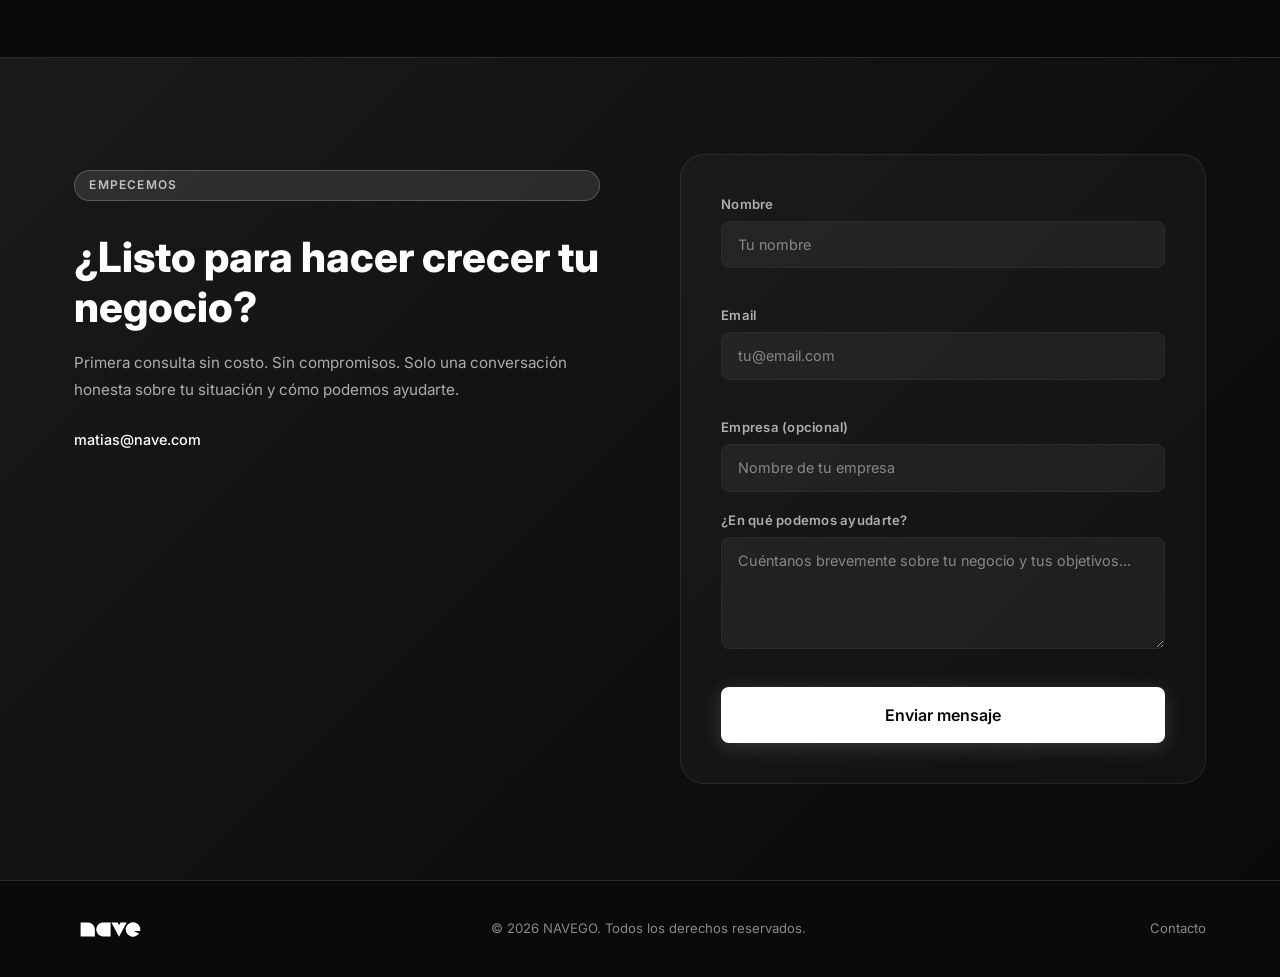
==== commit a86f9b15: "Update index.html" ====
--- a/index.html
+++ b/index.html
@@ -117,8 +117,8 @@
             <div class="service-card__icon">
               <svg xmlns="http://www.w3.org/2000/svg" width="28" height="28" viewBox="0 0 24 24" fill="none" stroke="currentColor" stroke-width="2" stroke-linecap="round" stroke-linejoin="round"><path d="M12 20h9"/><path d="M16.5 3.5a2.121 2.121 0 0 1 3 3L7 19l-4 1 1-4L16.5 3.5z"/></svg>
             </div>
-            <h3 class="service-card__title">Contenido y Copy</h3>
-            <p class="service-card__desc">Textos y contenido que conectan con tu audiencia y los impulsan a tomar acción.</p>
+            <h3 class="service-card__title">Sistemas IT y CRM</h3>
+            <p class="service-card__desc">Desarrollo a medida y automatizaciones de procesos.</p>
           </div>
         </div>
       </div>
@@ -244,7 +244,7 @@
             </div>
             <div class="team-card__info">
               <h3 class="team-card__name">Matías H. Zapata Fleitas</h3>
-              <span class="team-card__role">Estratega Medios Pagos</span>
+              <span class="team-card__role">Estratega de Captación Medios Pagos</span>
               <p class="team-card__bio">8 años liderando estrategias de marketing para pymes y startups. Especialista en growth y lanzamientos de alto impacto.</p>
               <a href="https://www.linkedin.com/in/matiaszapata-digital-marketing/" target="_blank" rel="noopener" class="team-card__linkedin" aria-label="LinkedIn">
                 <svg xmlns="http://www.w3.org/2000/svg" width="18" height="18" viewBox="0 0 24 24" fill="currentColor"><path d="M16 8a6 6 0 0 1 6 6v7h-4v-7a2 2 0 0 0-2-2 2 2 0 0 0-2 2v7h-4v-7a6 6 0 0 1 6-6z"/><rect x="2" y="9" width="4" height="12"/><circle cx="4" cy="4" r="2"/></svg>
@@ -261,7 +261,7 @@
             </div>
             <div class="team-card__info">
               <h3 class="team-card__name">Nicolás Opazo Balatti</h3>
-              <span class="team-card__role">Lic. en Comunicación</span>
+              <span class="team-card__role">Prensa y Medios Offline</span>
               <p class="team-card__bio">Especialista en comunicación estratégica, contenido y narrativa de marca. Transforma mensajes complejos en historias que conectan y convierten.</p>
               <a href="https://www.linkedin.com/in/nicolás-opazo-balatti/" target="_blank" rel="noopener" class="team-card__linkedin" aria-label="LinkedIn">
                 <svg xmlns="http://www.w3.org/2000/svg" width="18" height="18" viewBox="0 0 24 24" fill="currentColor"><path d="M16 8a6 6 0 0 1 6 6v7h-4v-7a2 2 0 0 0-2-2 2 2 0 0 0-2 2v7h-4v-7a6 6 0 0 1 6-6z"/><rect x="2" y="9" width="4" height="12"/><circle cx="4" cy="4" r="2"/></svg>
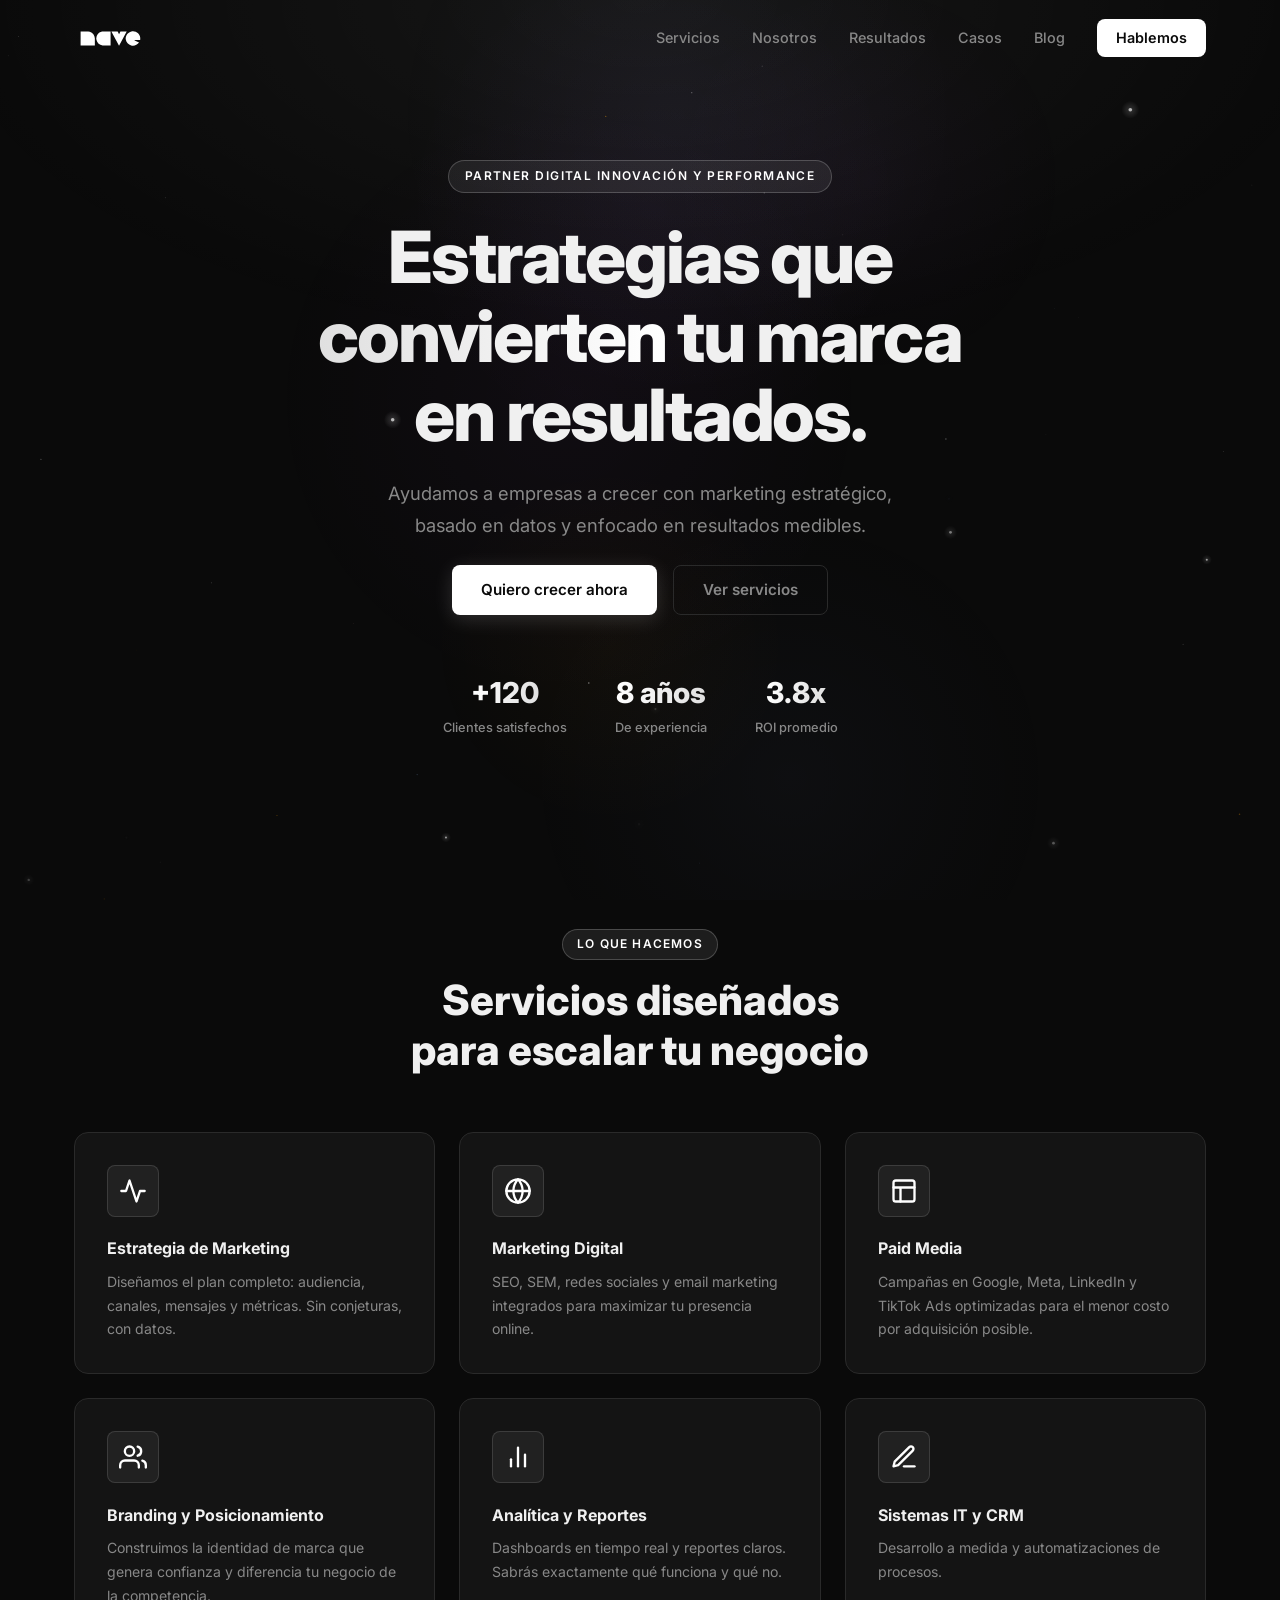
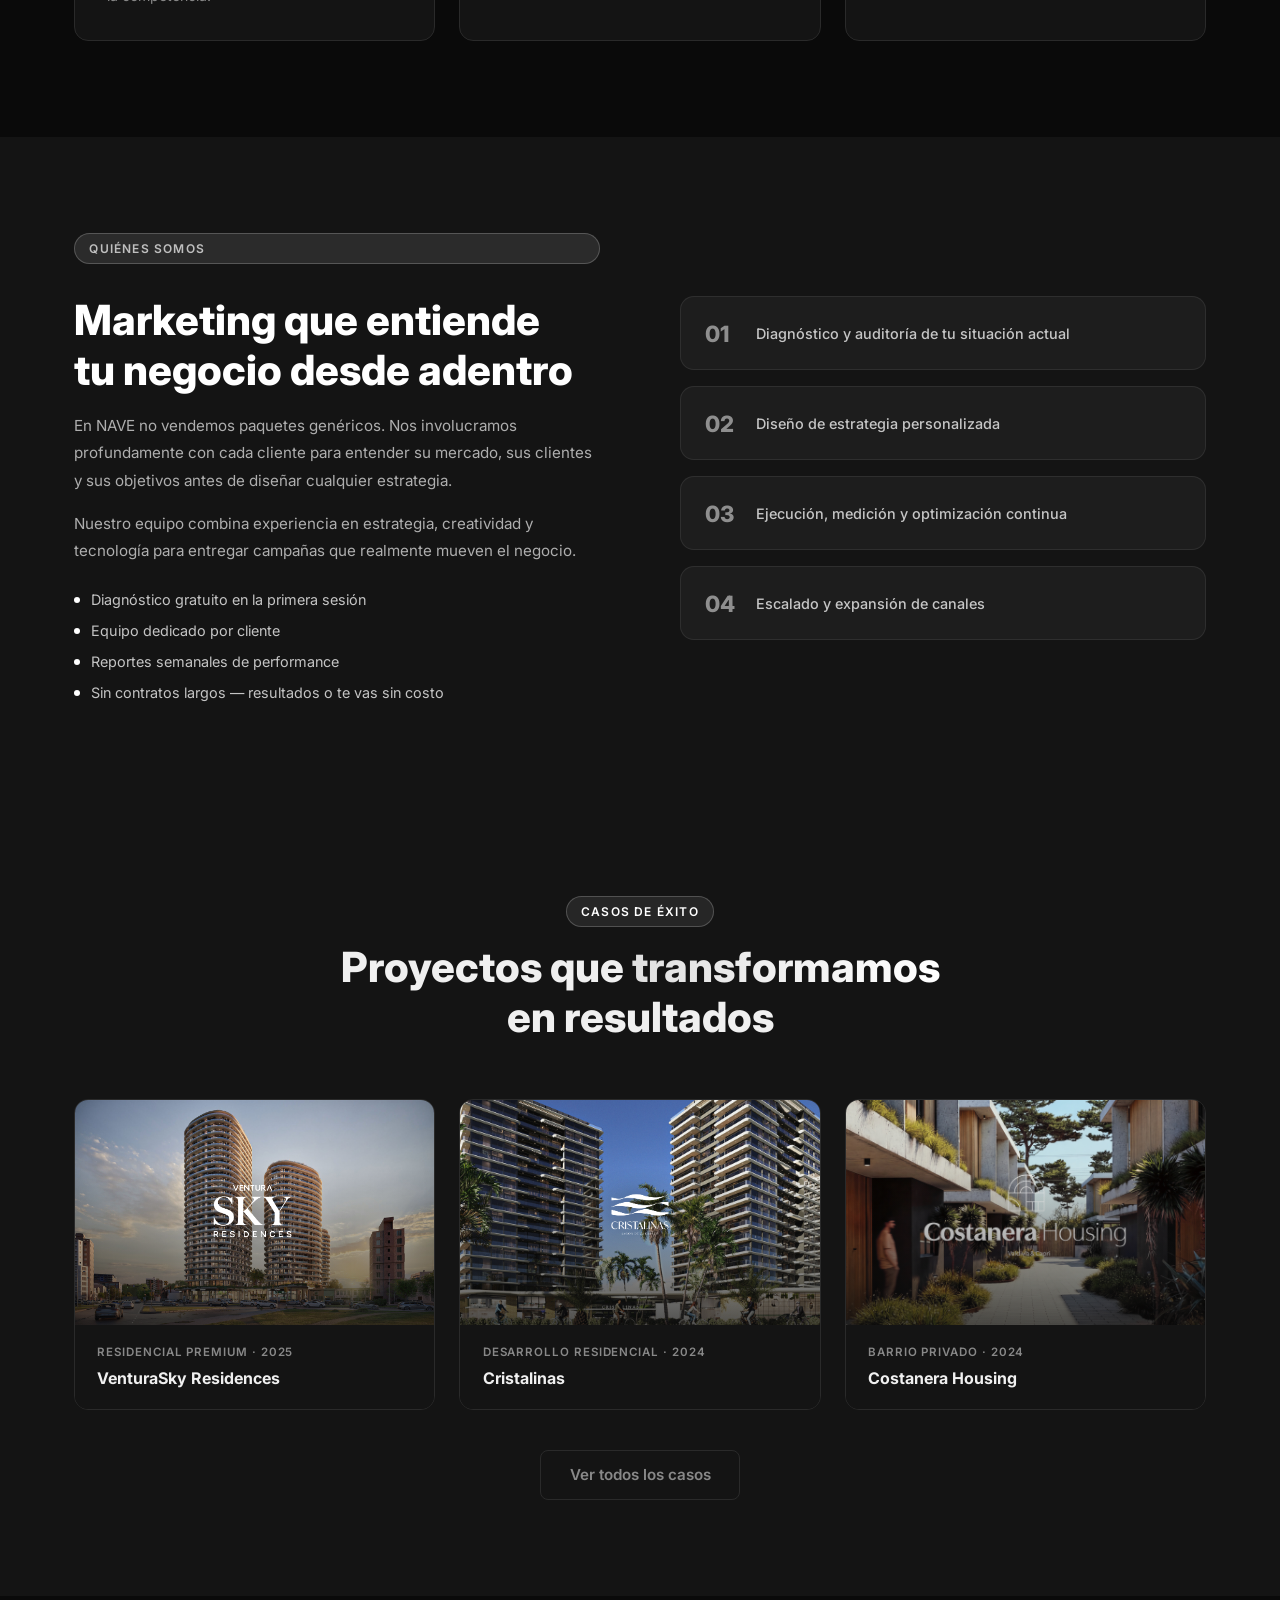
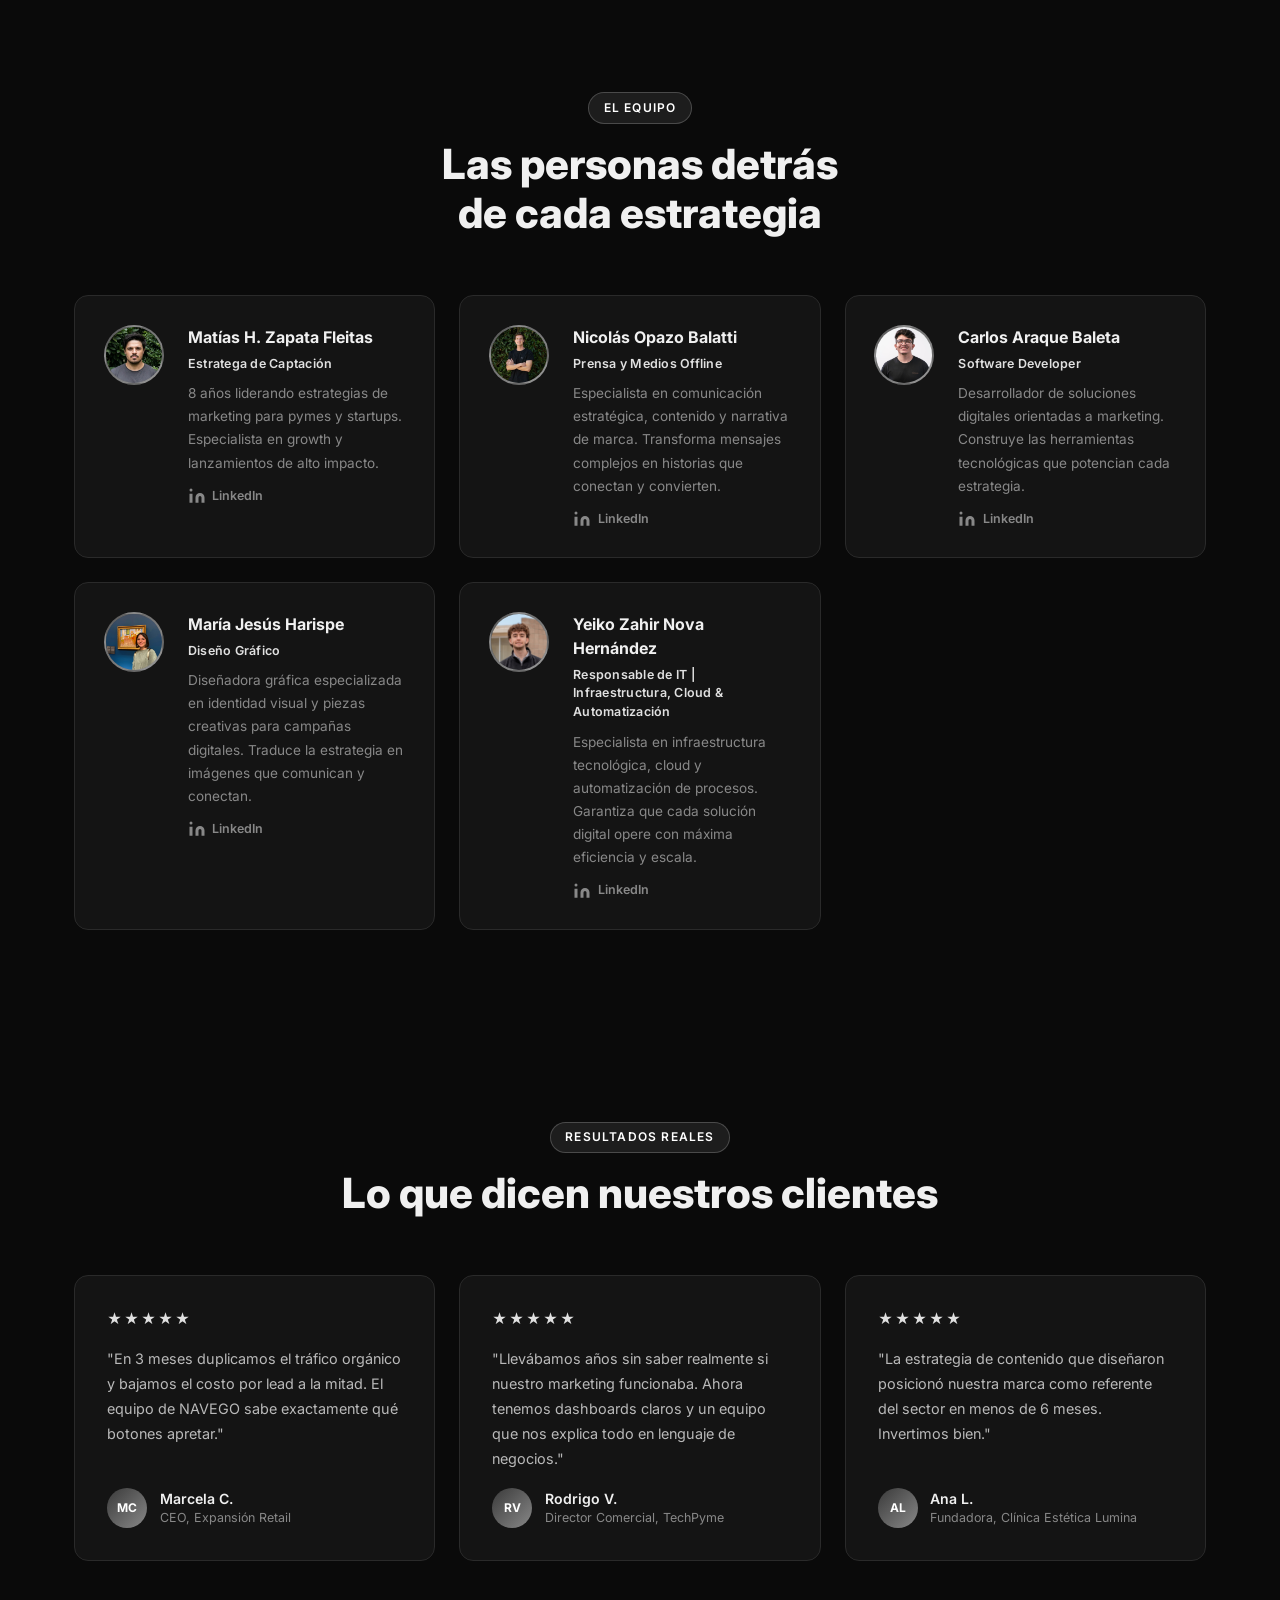
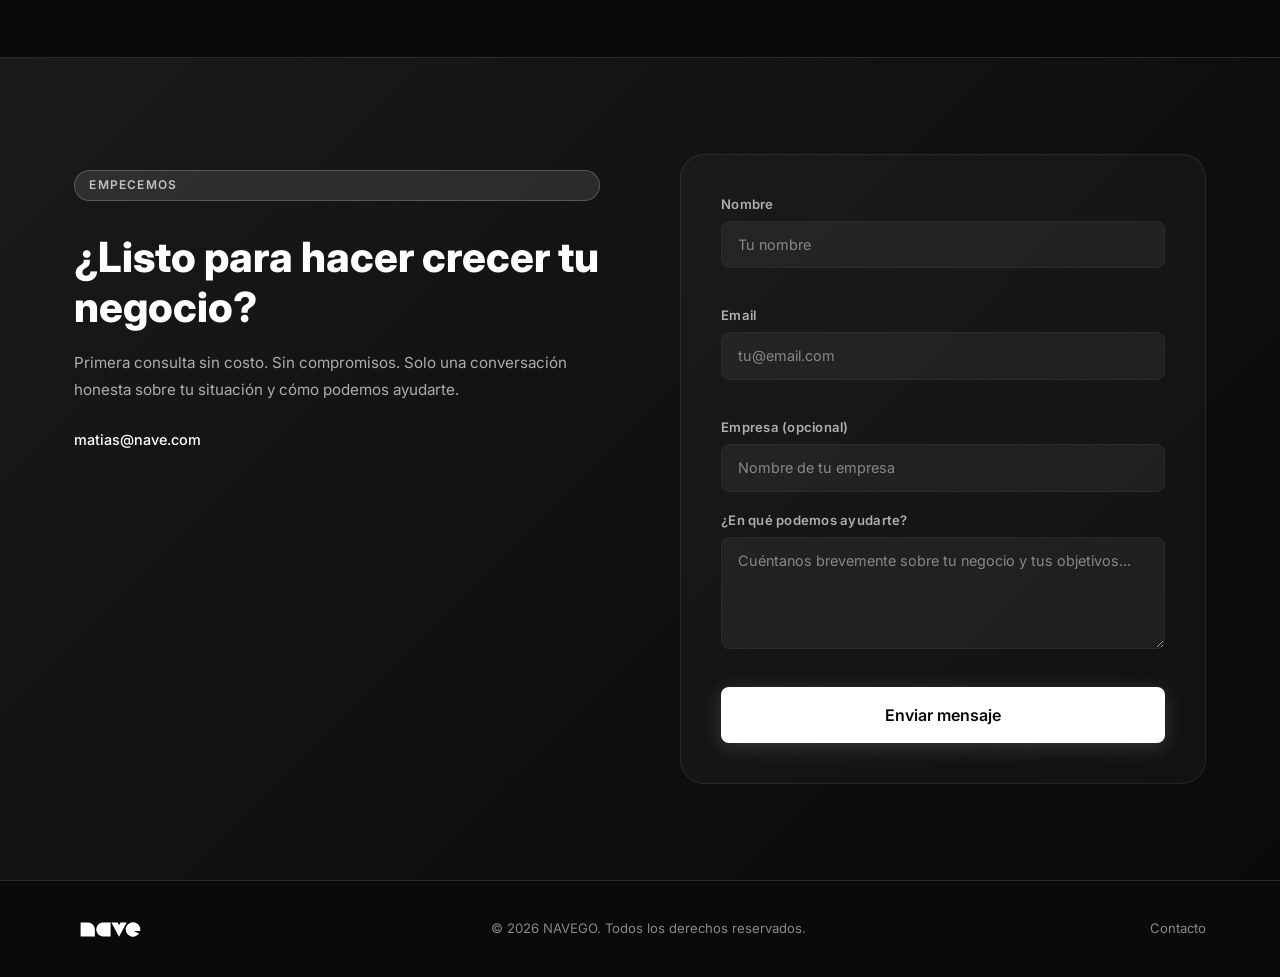
==== commit 33705902: "Update index.html" ====
--- a/index.html
+++ b/index.html
@@ -131,7 +131,7 @@
           <span class="section__tag section__tag--light">Quiénes somos</span>
           <h2 class="section__title section__title--light">Marketing que entiende<br />tu negocio desde adentro</h2>
           <p class="about__text">
-            En NAVEGO no vendemos paquetes genéricos. Nos involucramos profundamente con cada cliente para entender su mercado, sus clientes y sus objetivos antes de diseñar cualquier estrategia.
+            En NAVE no vendemos paquetes genéricos. Nos involucramos profundamente con cada cliente para entender su mercado, sus clientes y sus objetivos antes de diseñar cualquier estrategia.
           </p>
           <p class="about__text">
             Nuestro equipo combina experiencia en estrategia, creatividad y tecnología para entregar campañas que realmente mueven el negocio.
@@ -244,7 +244,7 @@
             </div>
             <div class="team-card__info">
               <h3 class="team-card__name">Matías H. Zapata Fleitas</h3>
-              <span class="team-card__role">Estratega de Captación Medios Pagos</span>
+              <span class="team-card__role">Estratega de Captación</span>
               <p class="team-card__bio">8 años liderando estrategias de marketing para pymes y startups. Especialista en growth y lanzamientos de alto impacto.</p>
               <a href="https://www.linkedin.com/in/matiaszapata-digital-marketing/" target="_blank" rel="noopener" class="team-card__linkedin" aria-label="LinkedIn">
                 <svg xmlns="http://www.w3.org/2000/svg" width="18" height="18" viewBox="0 0 24 24" fill="currentColor"><path d="M16 8a6 6 0 0 1 6 6v7h-4v-7a2 2 0 0 0-2-2 2 2 0 0 0-2 2v7h-4v-7a6 6 0 0 1 6-6z"/><rect x="2" y="9" width="4" height="12"/><circle cx="4" cy="4" r="2"/></svg>
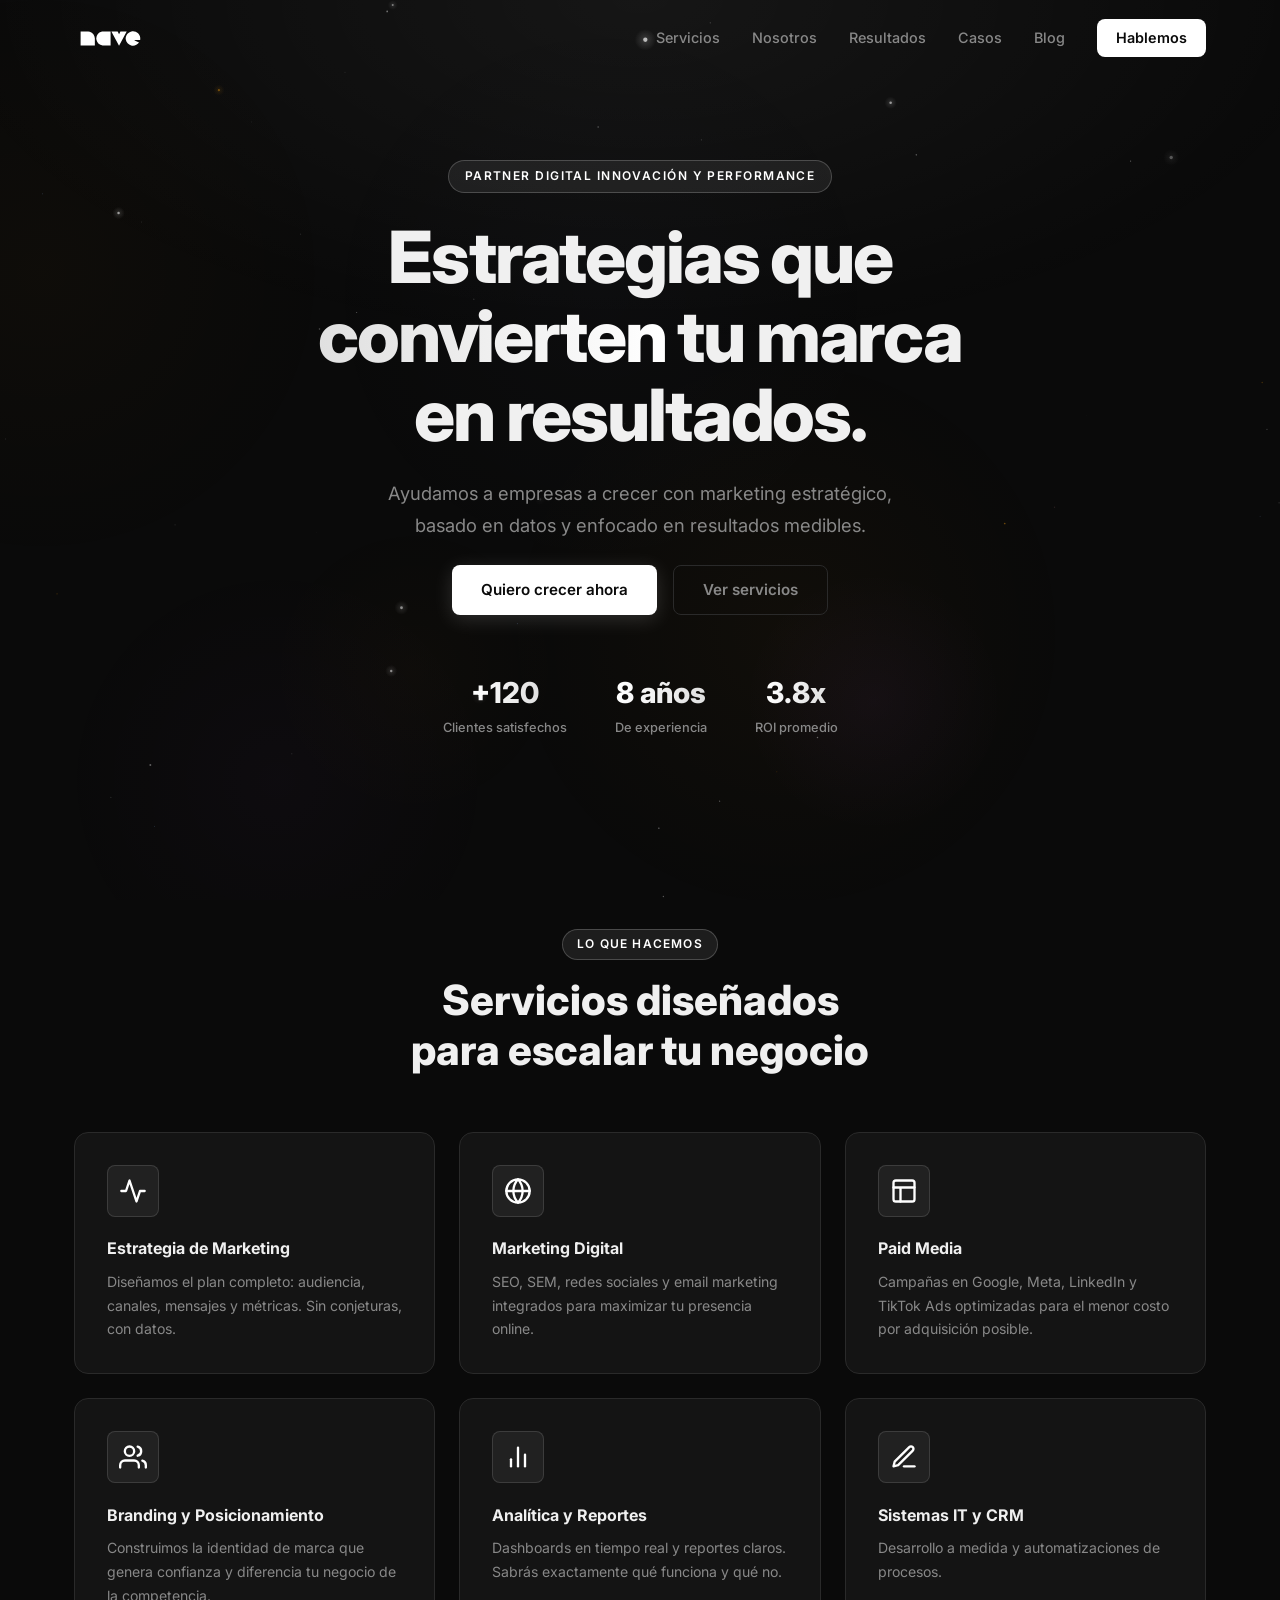
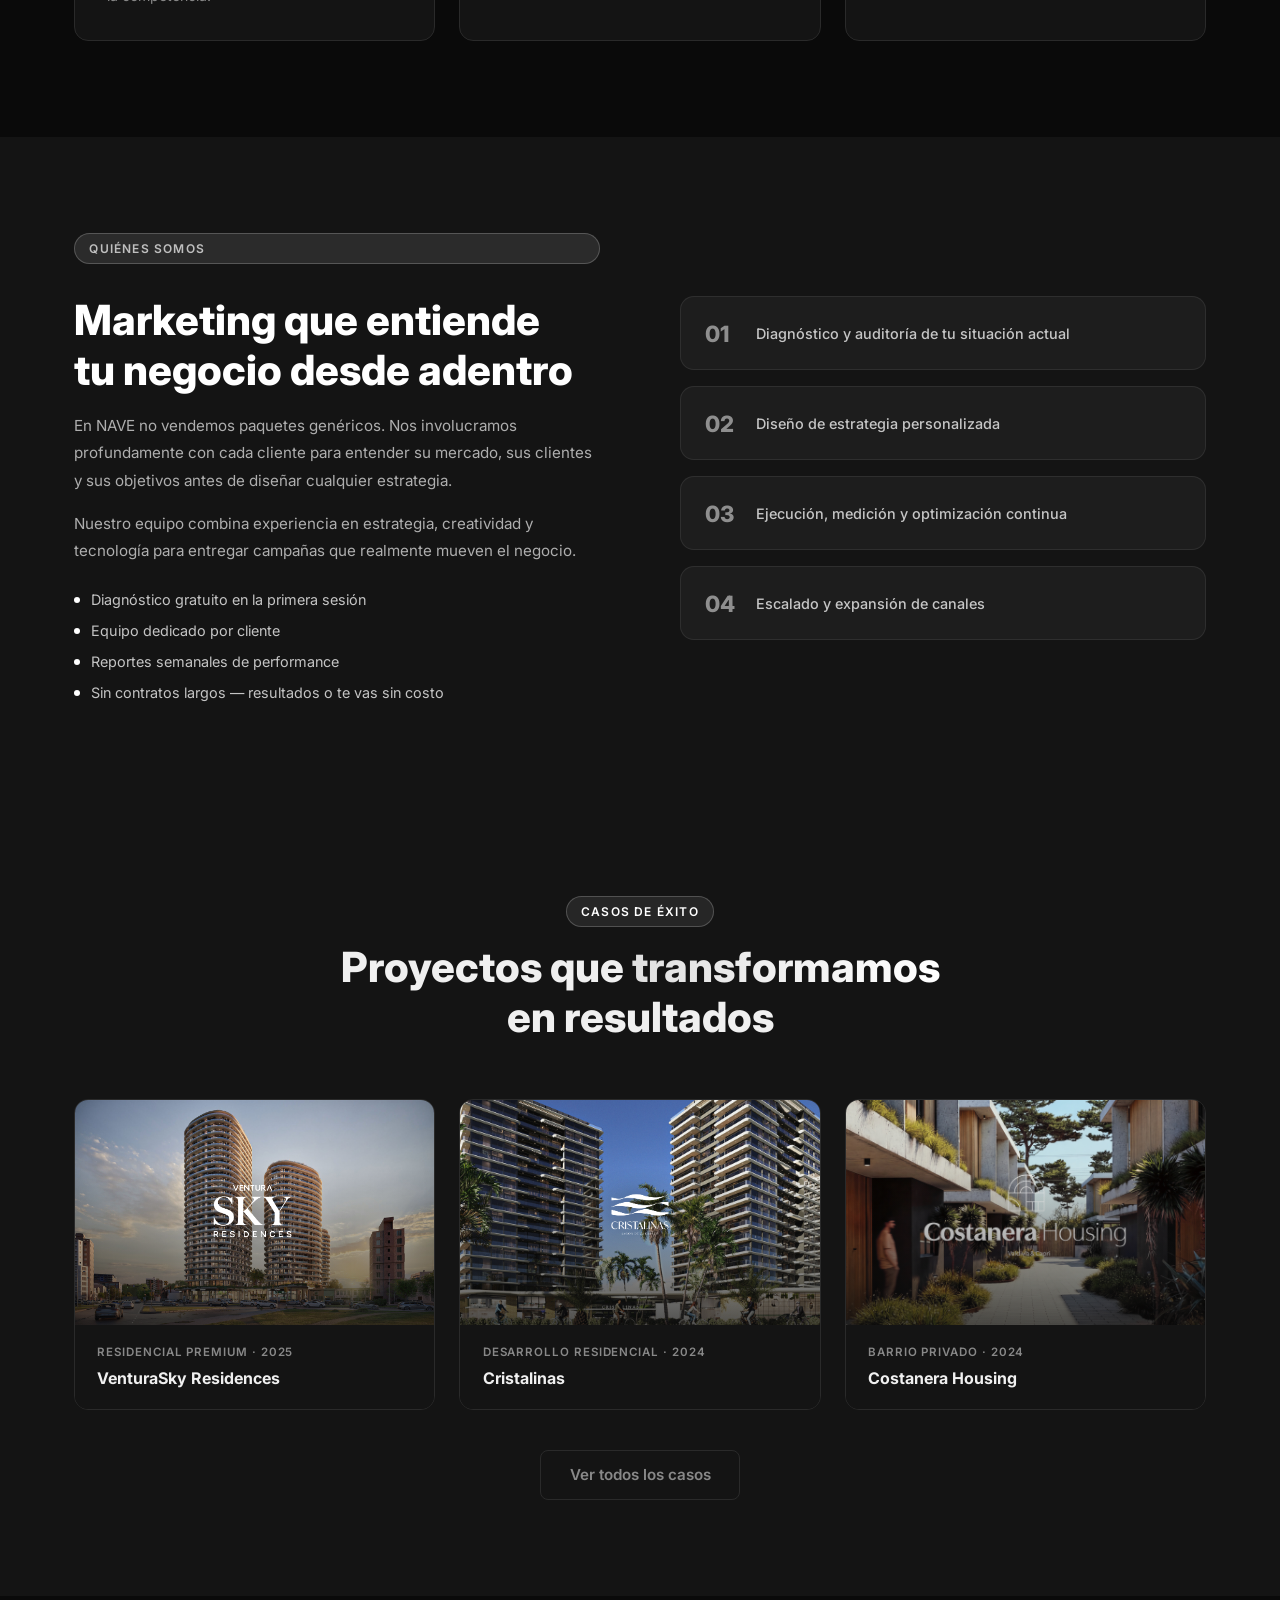
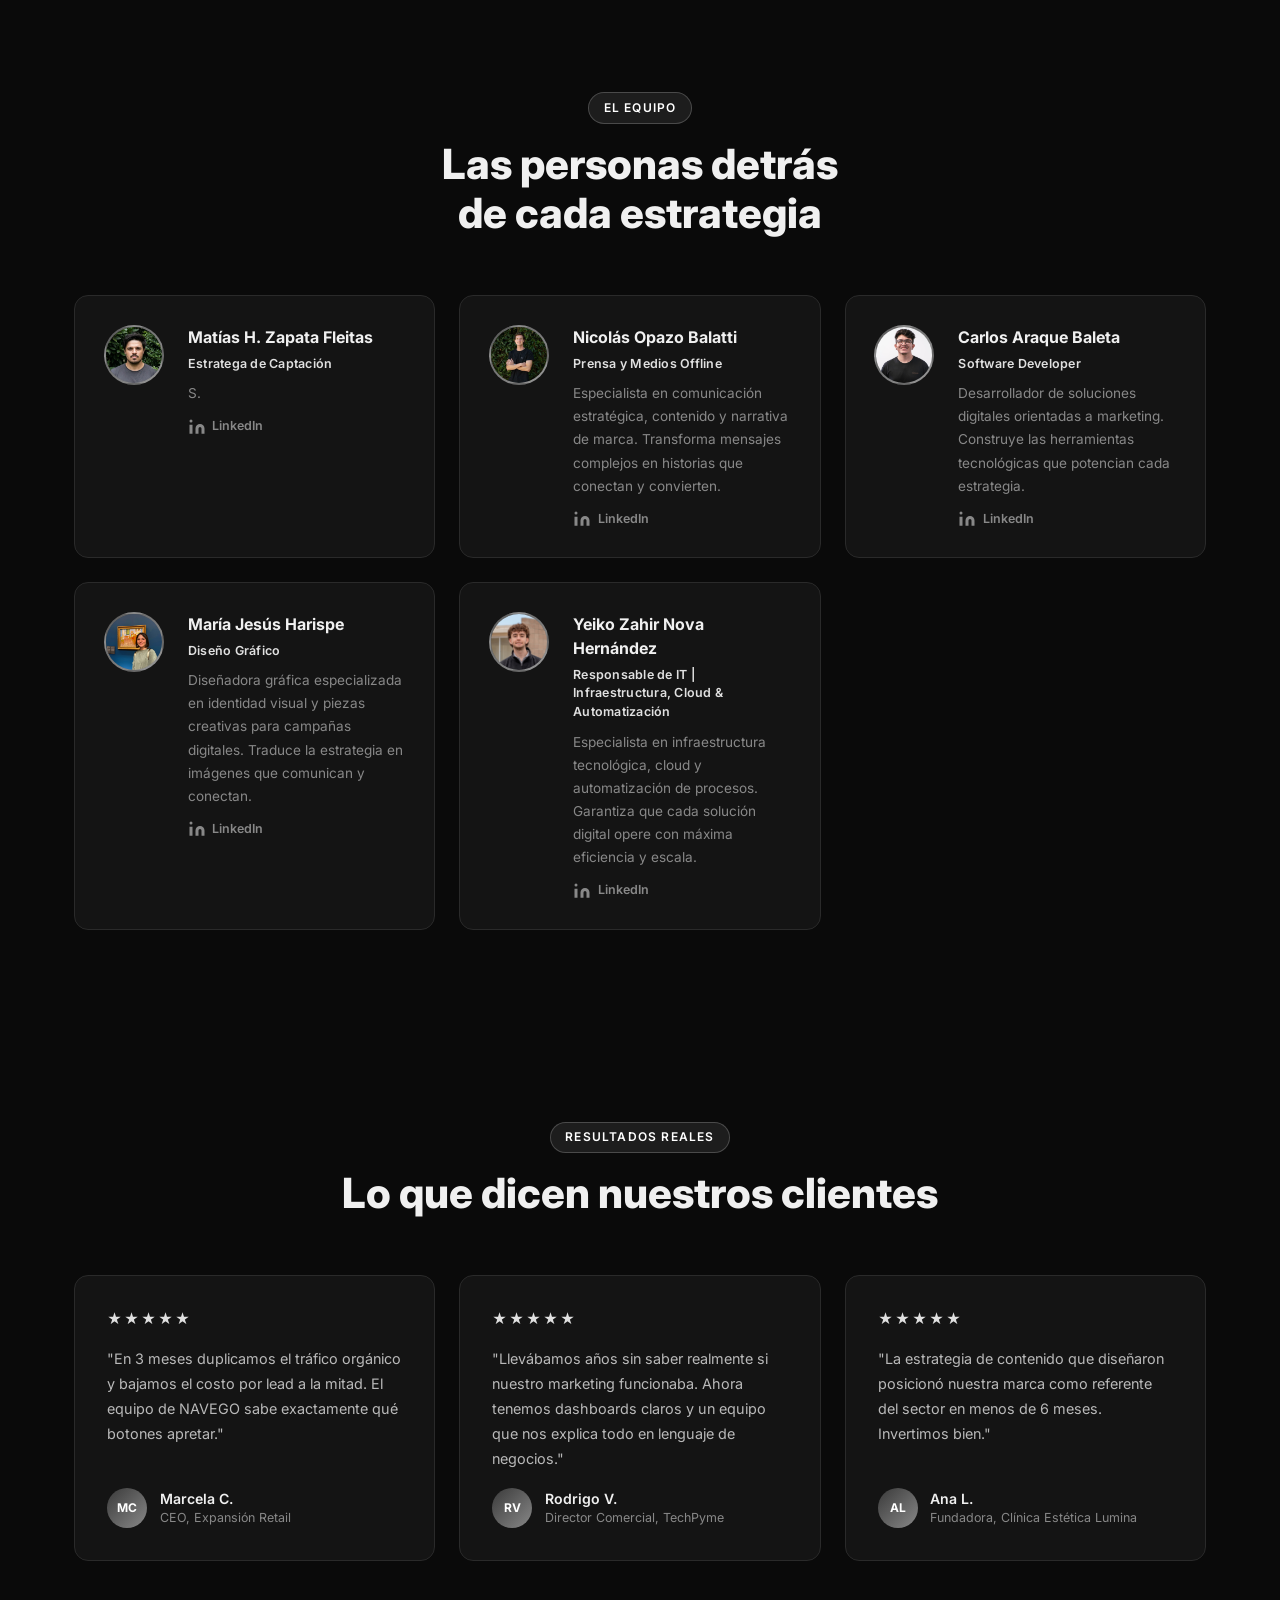
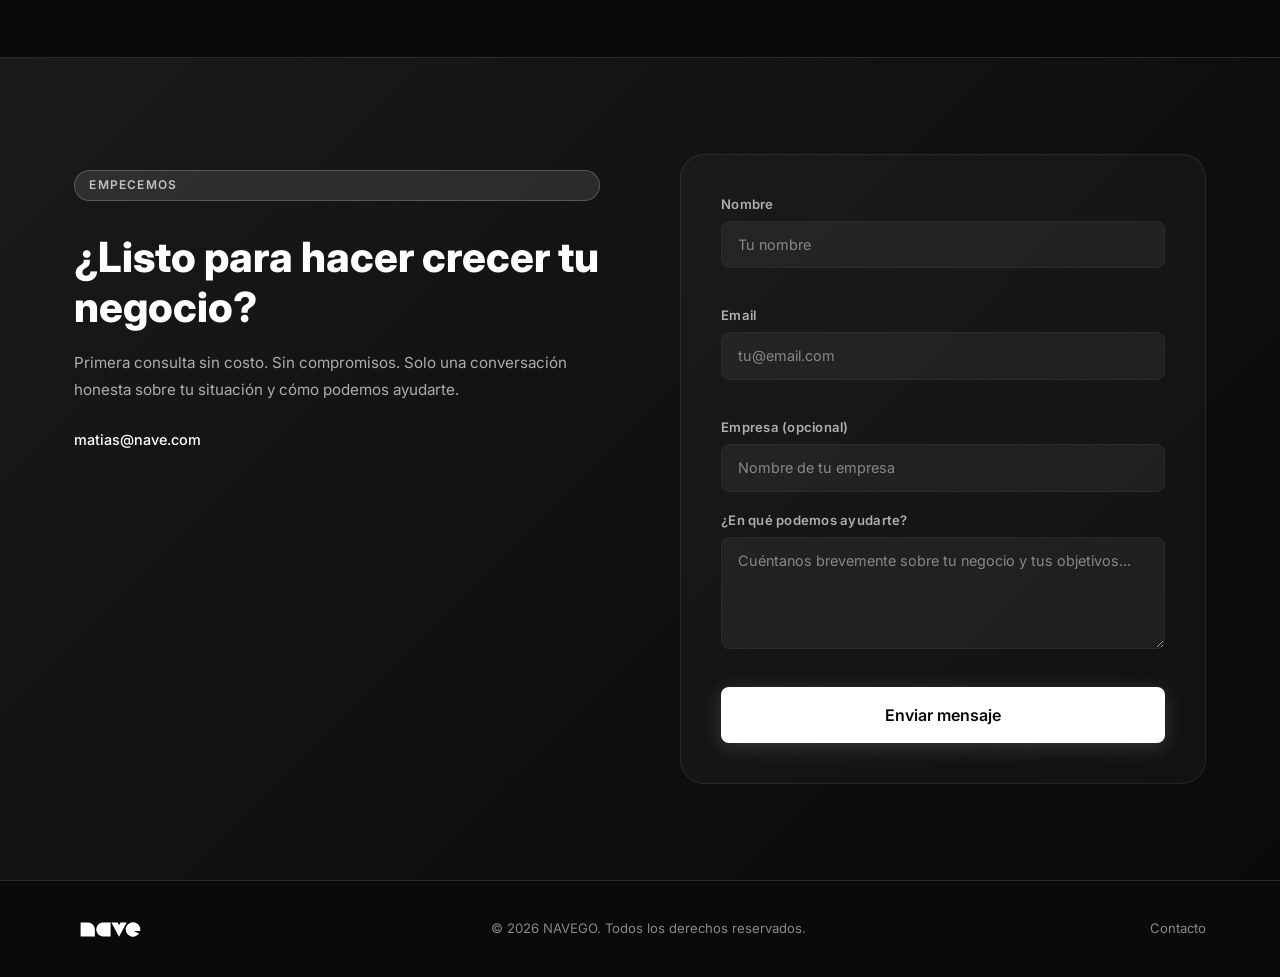
==== commit 8c89e49c: "Update index.html" ====
--- a/index.html
+++ b/index.html
@@ -245,7 +245,7 @@
             <div class="team-card__info">
               <h3 class="team-card__name">Matías H. Zapata Fleitas</h3>
               <span class="team-card__role">Estratega de Captación</span>
-              <p class="team-card__bio">8 años liderando estrategias de marketing para pymes y startups. Especialista en growth y lanzamientos de alto impacto.</p>
+              <p class="team-card__bio">S.</p>
               <a href="https://www.linkedin.com/in/matiaszapata-digital-marketing/" target="_blank" rel="noopener" class="team-card__linkedin" aria-label="LinkedIn">
                 <svg xmlns="http://www.w3.org/2000/svg" width="18" height="18" viewBox="0 0 24 24" fill="currentColor"><path d="M16 8a6 6 0 0 1 6 6v7h-4v-7a2 2 0 0 0-2-2 2 2 0 0 0-2 2v7h-4v-7a6 6 0 0 1 6-6z"/><rect x="2" y="9" width="4" height="12"/><circle cx="4" cy="4" r="2"/></svg>
                 LinkedIn
